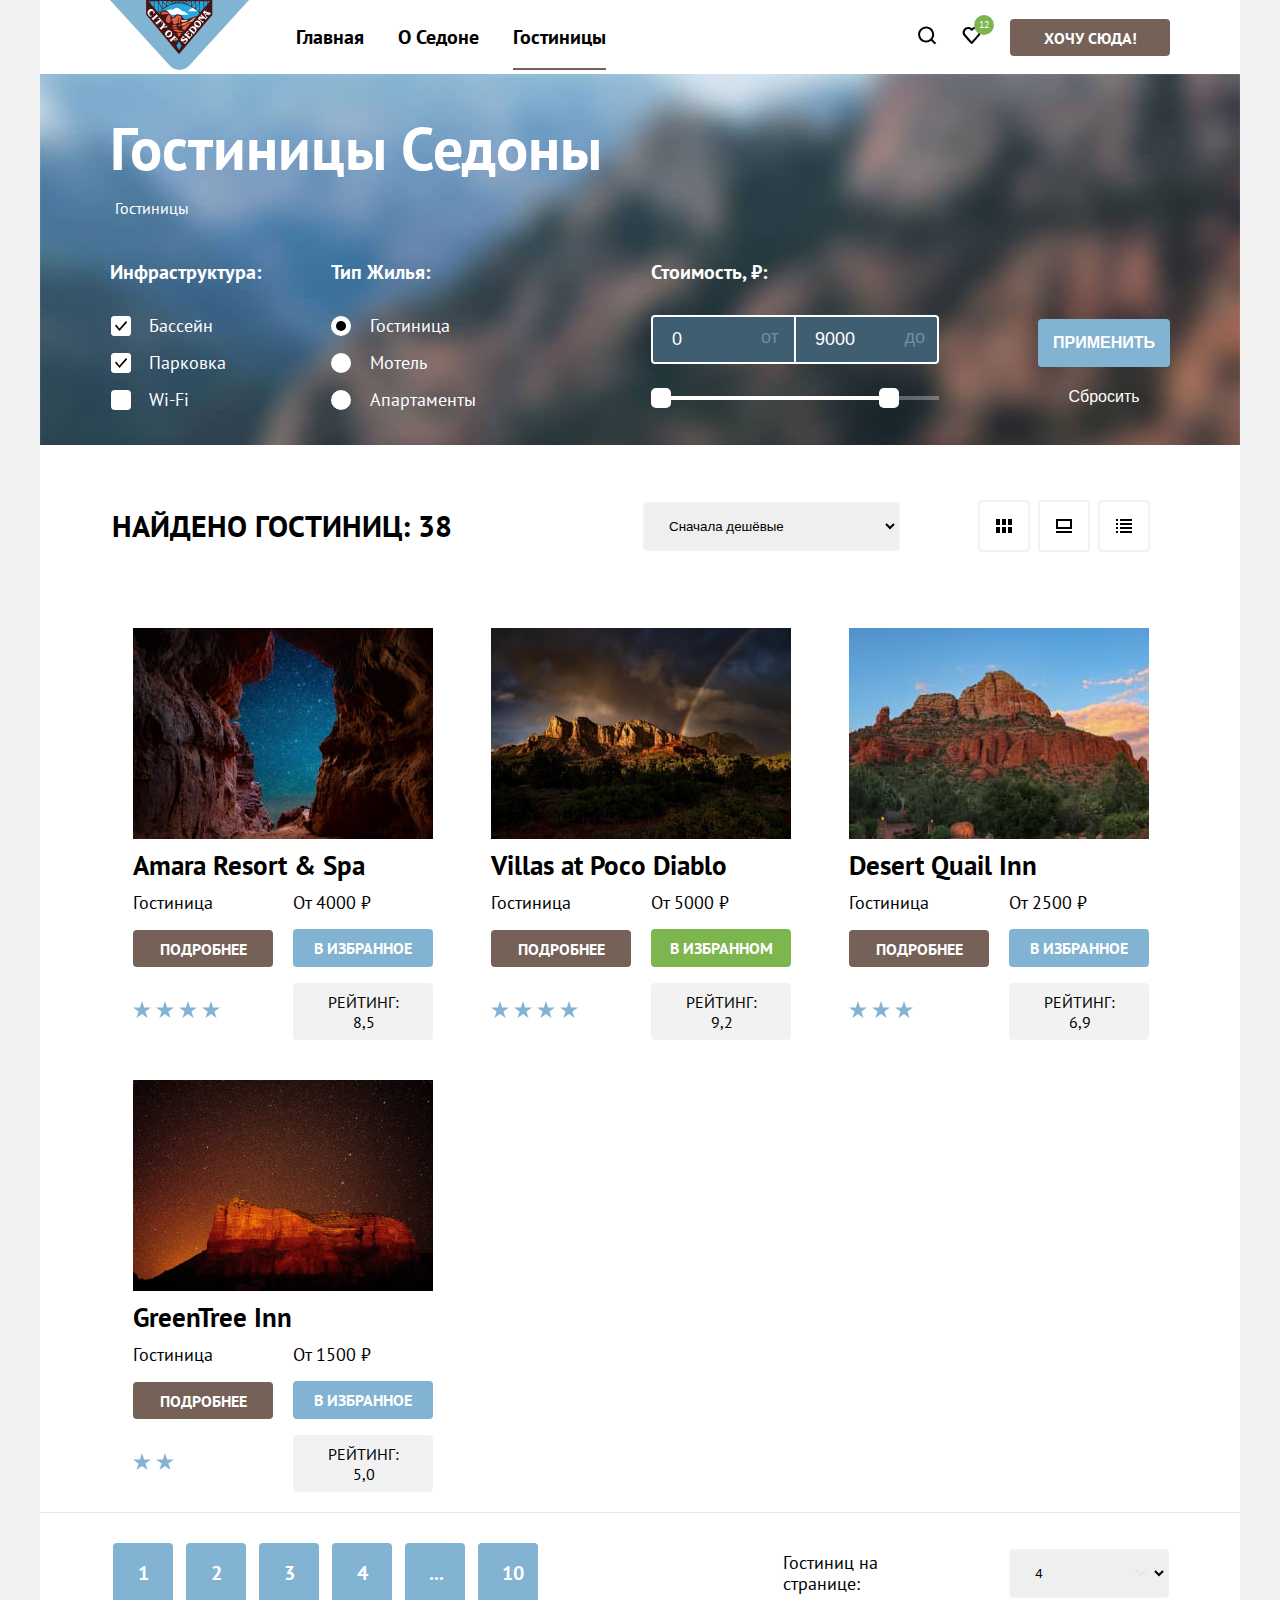
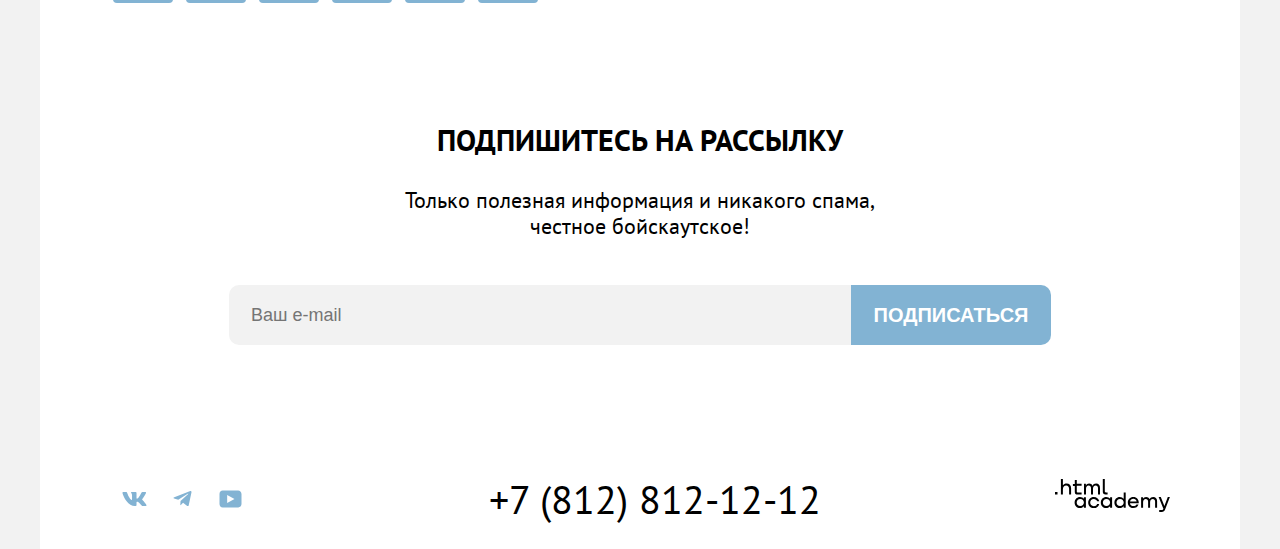
==== catalog.html @ c6d616a8 "добавляет псевдоэлемент" ====
<!DOCTYPE html>
<html lang="ru">

  <head>
    <meta charset="UTF-8">
    <title>Гостиницы</title>
    <link rel="stylesheet" href="styles/style.css">
  </head>

  <body>
    <div class="page-container">
      <header class="main-header">
        <a class="link-logo" href="index.html">
          <img class="logo" src="images/logo.svg" width="139" height="70" alt="Логотип Седоны.">
        </a>
        <nav class="navigation">
          <ul class="navigation-list">
            <li class="navigation-item">
              <a class="navigation-link" href="index.html">Главная</a>
            </li>
            <li class="navigation-item">
              <a class="navigation-link" href="catalog.html">О Седоне</a>
            </li>
            <li class="navigation-item">
              <a class="navigation-link navigation-link-current" href="catalog.html">Гостиницы</a>
            </li>
          </ul>
          <ul class="custom-menu">
            <li class="custom-item">
              <a class="custom-link-search" href="#">
                <span class="visually-hidden">
                  Поиск
                </span>
              </a>
            </li>
            <li class="custom-item">
              <a class="custom-link-favorite" href="#">
                <div class="custom-favorite-count"></div>
                <span class="visually-hidden">
                  Лайк
                </span>
              </a>
            </li>
            <li class="custom-item">
              <a class="custom-link" href="#">Хочу сюда!</a>
            </li>
          </ul>
        </nav>
      </header>
      <main class="main-inner main-container">
        <section class="filter-content">
          <header class="inner-header">
            <h1 class="inner-header-title">Гостиницы Седоны</h1>
            <ul class="breadcrumbs">
              <li class="breadcrumbs-item item-mein">
                <a class="breadcrumbs-link" href="index.html">
                  <span class="visually-hidden">Главная</span>
                </a>
              </li>
              <li class="breadcrumbs-item">
                <a class="breadcrumbs-link" href="#">Гостиницы</a>
              </li>
            </ul>
          </header>
          <section class="filter-info">
            <h2 class="visually-hidden">Выбор инфраструктуры.</h2>
            <form class="infrastructure" action="https://echo.htmlacademy.ru/" method="post">
              <fieldset class="group-infrastructure">
                <legend class="filter-title">Инфраструктура:</legend>
                <ul class="filter-list">
                  <li class="filter-item">
                    <label class="control">
                      <input class="visually-hidden control-input" type="checkbox" name="pool" checked>
                      <span class="control-mark"></span>
                      <span class="control-label">Бассейн</span>
                    </label>
                  </li>
                  <li class="filter-item">
                    <label class="control">
                      <input class="visually-hidden control-input" type="checkbox" name="parking" checked>
                      <span class="control-mark"></span>
                      <span class="control-label">Парковка</span>
                    </label>
                  </li>
                  <li class="filter-item">
                    <label class="control">
                      <input class="visually-hidden control-input" type="checkbox" name="wi-fi">
                      <span class="control-mark"></span>
                      <span class="control-label">Wi-Fi</span>
                    </label>
                  </li>
                </ul>
              </fieldset>
              <fieldset class="group-accommodation">
                <legend class="filter-title">Тип Жилья:</legend>
                <ul class="filter-list">
                  <li class="filter-item">
                    <label class="control">
                      <input class="visually-hidden control-input" type="radio" name="type-housing" value="hotel" checked>
                      <span class="control-mark-type"></span>
                      <span class="control-label">Гостиница</span>
                    </label>
                  </li>
                  <li class="filter-item">
                    <label class="control">
                      <input class="visually-hidden control-input" type="radio" name="type-housing" value="motel">
                      <span class="control-mark-type"></span>
                      <span class="control-label">Мотель</span>
                    </label>
                  </li>
                  <li class="filter-item">
                    <label class="control">
                      <input class="visually-hidden control-input" type="radio" name="type-housing" value="apartments">
                      <span class="control-mark-type"></span>
                      <span class="control-label">Апартаменты</span>
                    </label>
                  </li>
                </ul>
              </fieldset>
              <fieldset class="group-price">
                <legend class="filter-title">Стоимость, ₽:</legend>
                  <div class="range-wrapper-inputs">
                    <input class="input-min-prise" id="min-prise" type="text" placeholder="0" name="min-prise">
                    <label class="catalog-filter-min" for="min-prise"></label>

                    <input class="input-max-prise" id="max-prise" type="text" placeholder="9000" name="max-prise">
                    <label class="catalog-filter-max" for="max-prise"></label>
                  </div>
                  <div class="range-scale">
                    <div class="range-bar">
                      <button type="button" class="range-toggle toggle-min">
                        <span class="visually-hidden">Изменить минимальную цену.</span>
                      </button>
                      <button type="button" class="range-toggle toggle-max">
                        <span class="visually-hidden">Изменить максимальную цену.</span>
                      </button>
                    </div>
                  </div>
              </fieldset>
              <div class="infrastructure-button">
                <button class="button apply-filter" type="submit">Применить</button>
                <button class="button button-reset" type="reset">Сбросить</button>
              </div>
            </form>
          </section>
        </section>
        <section class="catalog">
          <h2 class="visually-hidden">Количество найденных гостиниц.</h2>
          <div class="sort-catalog">
            <p class="search-result">
              Найдено гостиниц: 38
            </p>
            <div class="select-catalog">
              <select class="select-catalog-price" aria-label="Сортировка">
                <option value="cheap">Сначала дешёвые</option>
              </select>
            </div>
            <div class="view">
              <button class="view-icon" type="button">
                <svg width="16" height="14" viewBox="0 0 16 14" fill="none" xmlns="http://www.w3.org/2000/svg">
                  <path d="M4 0H0v6h4V0Zm12 0h-4v6h4V0Zm-6 0H6v6h4V0ZM4 8H0v6h4V8Zm12 0h-4v6h4V8Zm-6 0H6v6h4V8Z"
                    fill="#000" />
                </svg>
                <span class="visually-hidden">Таблица</span>
              </button>
              <button class="view-icon" type="button">
                <svg width="16" height="14" viewBox="0 0 16 14" fill="none" xmlns="http://www.w3.org/2000/svg">
                  <path d="M16 12H0v2h16v-2ZM14 2v6H2V2h12Zm2-2H0v10h16V0Z" fill="#000" />
                </svg>
                <span class="visually-hidden">Слайд-шоу</span>
              </button>
              <button class="view-icon" type="button">
                <svg width="16" height="14" viewBox="0 0 16 14" fill="none" xmlns="http://www.w3.org/2000/svg">
                  <path
                    d="M2 0H0v2h2V0Zm14 0H4v2h12V0ZM2 4H0v2h2V4Zm14 0H4v2h12V4ZM2 8H0v2h2V8Zm14 0H4v2h12V8ZM2 12H0v2h2v-2Zm14 0H4v2h12v-2Z"
                    fill="#000" />
                </svg>
                <span class="visually-hidden">Список</span>
              </button>
            </div>
          </div>
        </section>
        <section class="catalog-hotel">
          <ul class="catalog-list">
            <li class="catalog-item">
              <img class="catalog-hotel" src="images/hotels/amara-resort-&-spa.jpg" width="300" height="211"
                alt="Гостиница Amara Resort & Spa.">
              <h2 class="catalog-title">Amara Resort & Spa</h2>
              <span class="catalog-type">Гостиница</span>
              <span class="catalog-price">От 4000 ₽</span>
              <a class="price-link-info" href="#">Подробнее</a>
              <a class="price-link-favourites" href="#">В избранное</a>
              <div class="number-stars-result">
                <img src="images/star.svg" alt="Четырехзвездочный отель.">
                <img src="images/star.svg" alt="">
                <img src="images/star.svg" alt="">
                <img src="images/star.svg" alt="">
              </div>
              <div class="rating">Рейтинг: 8,5</div>
            </li>
            <li class="catalog-item">
              <img class="catalog-hotel" src="images/hotels/villas-at-poco-diablo.jpg" width="300" height="211"
                alt="Гостиница Villas at Poco Diablo.">
              <h2 class="catalog-title">Villas at Poco Diablo</h2>
              <span class="catalog-type">Гостиница</span>
              <span class="catalog-price">От 5000 ₽</span>
              <a class="price-link-info" href="#">Подробнее</a>
              <a class="added-favorites" href="#">В избранном</a>
              <div class="number-stars-result">
                <img src="images/star.svg" alt="Четырехзвездочный отель.">
                <img src="images/star.svg" alt="">
                <img src="images/star.svg" alt="">
                <img src="images/star.svg" alt="">
              </div>
              <div class="rating">Рейтинг: 9,2</div>
            </li>
            <li class="catalog-item">
              <img class="catalog-hotel" src="images/hotels/desert-quail-inn.jpg" width="300" height="211"
                alt="Гостиница Desert Quail Inn.">
              <h2 class="catalog-title">Desert Quail Inn</h2>
              <span class="catalog-type">Гостиница</span>
              <span class="catalog-price">От 2500 ₽</span>
              <a class="price-link-info" href="#">Подробнее</a>
              <a class="price-link-favourites" href="#">В избранное</a>
              <div class="number-stars-result">
                <img src="images/star.svg" alt="Трехзвездочный отель.">
                <img src="images/star.svg" alt="">
                <img src="images/star.svg" alt="">
              </div>
              <div class="rating">Рейтинг: 6,9</div>
            </li>
            <li class="catalog-item">
              <img class="catalog-hotel" src="images/hotels/greentree-inn.jpg" width="300" height="211"
                alt="Гостиница GreenTree Inn.">
              <h2 class="catalog-title">GreenTree Inn</h2>
              <span class="catalog-type">Гостиница</span>
              <span class="catalog-price">От 1500 ₽</span>
              <a class="price-link-info" href="#">Подробнее</a>
              <a class="price-link-favourites" href="#">В избранное</a>
              <div class="number-stars-result">
                <img src="images/star.svg" alt="Двухзвездочный отель.">
                <img src="images/star.svg" alt="">
              </div>
              <div class="rating">Рейтинг: 5,0</div>
            </li>
          </ul>
        </section>
        <section class="pagination">
          <h2 class="visually-hidden">Страницы с выбором гостиниц.</h2>
          <ul class="pagination-list">
            <li class="pagination-item">
              <a class="pagination-link" href="#">1</a>
            </li>
            <li class="pagination-item">
              <a class="pagination-link" href="#">2</a>
            </li>
            <li class="pagination-item">
              <a class="pagination-link" href="#">3</a>
            </li>
            <li class="pagination-item">
              <a class="pagination-link" href="#">4</a>
            </li>
            <li class="pagination-item">
              <a class="pagination-link" href="#">...</a>
            </li>
            <li class="pagination-item">
              <a class="pagination-link" href="#">10</a>
            </li>
          </ul>
          <div class="sorting-found">
            <span class="hotels-page">Гостиниц на странице:</span>
            <select class="select-control">
              <option class="select-number" value="4">4</option>
            </select>
          </div>
        </section>
        <section class="subscription-catalog">
          <h2 class="visually-hidden">Полезная рассылка.</h2>
          <div>
            <p class="mailing">Подпишитесь на рассылку</p>
            <p class="mailing-description">Только полезная информация и никакого спама,<br> честное бойскаутское!</p>
            <form class="subscription-form" action="https://echo.htmlacademy.ru/" method="post">
              <input class="mailing-email to-sign-catalog" type="email" placeholder="Ваш e-mail"
                name="subscription-email">
              <button class="mailing-button" type="submit">Подписаться</button>
            </form>
          </div>
        </section>
      </main>
      <footer class="main-footer">
        <section class="footer-social">
          <h2 class="visually-hidden">Мы в соцсетях.</h2>
          <ul class="footer-social-list">
            <li>
              <a class="social-footer" href="https://vk.com/htmlacademy">
                <svg width="25" height="14" viewbox="0 0 25 14" xmlns="http://www.w3.org/2000/svg">
                  <path
                    d="M23.9498 0.948C24.1158 0.402 23.9498 0 23.1548 0H20.5298C19.8618 0 19.5538 0.347 19.3868 0.73C19.3868 0.73 18.0518 3.926 16.1608 6.002C15.5488 6.604 15.2708 6.795 14.9368 6.795C14.7698 6.795 14.5188 6.604 14.5188 6.057V0.948C14.5188 0.292 14.3348 0 13.7788 0H9.65076C9.23376 0 8.98276 0.304 8.98276 0.593C8.98276 1.214 9.92876 1.358 10.0258 3.106V6.904C10.0258 7.737 9.87276 7.888 9.53876 7.888C8.64876 7.888 6.48376 4.677 5.19876 1.003C4.94976 0.288 4.69776 0 4.02676 0H1.39976C0.649756 0 0.499756 0.347 0.499756 0.73C0.499756 1.412 1.38976 4.8 4.64476 9.281C6.81476 12.341 9.86976 14 12.6528 14C14.3218 14 14.5278 13.632 14.5278 12.997V10.684C14.5278 9.947 14.6858 9.8 15.2148 9.8C15.6048 9.8 16.2718 9.992 17.8298 11.467C19.6098 13.216 19.9028 14 20.9048 14H23.5298C24.2798 14 24.6558 13.632 24.4398 12.904C24.2018 12.18 23.3518 11.129 22.2248 9.882C21.6128 9.172 20.6948 8.407 20.4158 8.024C20.0268 7.533 20.1378 7.314 20.4158 6.877C20.4158 6.877 23.6158 2.451 23.9488 0.948H23.9498Z" />
                </svg>

                <span class="visually-hidden">ВКонтакте</span>
              </a>
            </li>
            <li>
              <a class="social-footer" href="https://t.me/htmlacademy">
                <svg width="19" height="16" viewBox="0 0 19 16" xmlns="http://www.w3.org/2000/svg">
                  <path
                    d="M17.2853 0.0992597L1.34073 6.24776C0.252584 6.68481 0.258879 7.29184 1.14109 7.56253L5.23469 8.83953L14.7061 2.8637C15.1539 2.59121 15.5631 2.7378 15.2268 3.03636L7.55308 9.96185H7.55128L7.55308 9.96275L7.2707 14.1823C7.68438 14.1823 7.86693 13.9925 8.09895 13.7686L10.0873 11.8351L14.2232 14.89C14.9858 15.31 15.5334 15.0941 15.7232 14.1841L18.4382 1.38885C18.7161 0.274623 18.0128 -0.229883 17.2853 0.0992597Z" />
                </svg>

                <span class="visually-hidden">Телеграм</span>
              </a>
            </li>
            <li>
              <a class="social-footer" href="https://www.youtube.com/user/htmlacademyru">
                <svg width="23" height="18" viewbox="0 0 23 18" xmlns="http://www.w3.org/2000/svg">
                  <path
                    d="M19.1072 0.5H3.67437C1.81368 0.5 0.500244 2.09375 0.500244 3.9V13.9937C0.500244 15.9062 1.81368 17.5 3.67437 17.5H19.3261C20.9679 17.5 22.5002 15.9062 22.5002 14.1V3.9C22.2813 2.09375 20.9679 0.5 19.1072 0.5ZM8.16194 13.0375V4.9625L15.4953 9L8.16194 13.0375Z" />
                </svg>

                <span class="visually-hidden">Ютуб</span>
              </a>
            </li>
          </ul>
          <span class="social-phone">+7 (812) 812-12-12</span>
          <a class="htmlacademy-link" href="https://htmlacademy.ru/">
            <svg width="115" height="33" viewBox="0 0 115 33" xmlns="http://www.w3.org/2000/svg">
              <path
                d="M7.9999 6.2C8.7999 5.2 9.9999 4.5 11.5999 4.5C14.2999 4.5 16.1999 6.4 16.0999 9.4V15.5H14.0999V9.8C14.0999 8 12.9999 6.6 11.1999 6.6C9.1999 6.6 7.8999 8.1 7.8999 10.2V15.5H5.8999V0H7.8999V6.2H7.9999ZM0 15.5V12.9H2.5V15.5H0ZM26.5999 4.79998H21.7999V1.09998H19.7999V4.89998H17.8999V6.89998H19.7999V12.9C19.7999 14.6 20.7999 15.6 22.4999 15.6H26.5999V13.6H22.8999C22.1999 13.6 21.7999 13.2 21.7999 12.5V6.79998H26.5999V4.79998ZM37.6 6.69998C38.2 5.39998 39.5 4.59998 41.1 4.59998C43.6 4.59998 45.1 6.39998 45 8.89997V15.4H43V9.09998C43 7.49998 42.1 6.49998 40.6 6.49998C39.4 6.49998 38 7.39998 38 9.79998V15.4H36V9.09998C36 7.49998 35.1 6.49998 33.6 6.49998C32 6.49998 31 7.99998 31 9.99998V15.4H29V4.79998H30.9V6.39998H31C31.6 5.39998 32.7 4.59998 34.1 4.59998C35.7 4.59998 36.9 5.49998 37.5 6.69998H37.6ZM47.8 12.7C47.8 14.4 48.8 15.4 50.6 15.4H52.6V13.4H50.9001C50.2001 13.4 49.8 13 49.8 12.3V0H47.8V12.7ZM25.0001 17.9C26.7001 17.9 28.0001 18.6 28.9001 19.7V18.2H30.9001V28.8H28.9001V27.2H28.8001C28.0001 28.3 26.8001 29.1 25.0001 29.1C21.9001 29.1 19.6001 26.8 19.6001 23.5C19.6001 20.2 21.9001 17.9 25.0001 17.9ZM21.7001 23.5C21.7001 25.5 23.1001 27.1 25.3001 27.1C27.5001 27.1 28.9001 25.4 28.9001 23.5C28.9001 21.5 27.5001 19.9 25.3001 19.9C23.1001 19.9 21.7001 21.5 21.7001 23.5ZM44.2 22C43.7 19.6 41.5999 17.9 38.7999 17.9C35.3999 17.9 33.2 20.4 33.2 23.5C33.2 26.6 35.3999 29.1 38.7999 29.1C41.5999 29.1 43.7 27.3 44.2 24.9H42.0999C41.7 26.2 40.3999 27.2 38.7999 27.2C36.5999 27.2 35.2 25.6 35.2 23.6C35.2 21.6 36.5999 20 38.7999 20C40.3999 20 41.5999 21 42.0999 22.2H44.2V22ZM51.2001 17.9C52.9001 17.9 54.2001 18.6 55.1 19.7V18.2H57.1V28.8H55.1V27.2H55C54.2001 28.3 53 29.1 51.2001 29.1C48.1001 29.1 45.8 26.8 45.8 23.5C45.8 20.2 48.1001 17.9 51.2001 17.9ZM47.9001 23.5C47.9001 25.5 49.3 27.1 51.5 27.1C53.6 27.1 55.1 25.4 55.1 23.5C55.1 21.5 53.7001 19.9 51.5 19.9C49.3 19.9 47.9001 21.5 47.9001 23.5ZM68.6999 19.8C67.7999 18.7 66.4999 17.9 64.7999 17.9C61.6999 17.9 59.3999 20.2 59.3999 23.5C59.3999 26.8 61.5999 29.1 64.7999 29.1C66.4999 29.1 67.7999 28.3 68.5999 27.3H68.6999V28.8H70.6999V13.4H68.6999V19.8ZM65.0999 27.1C62.8999 27.1 61.4999 25.5 61.4999 23.5C61.4999 21.5 62.8999 19.9 65.0999 19.9C67.2999 19.9 68.6999 21.5 68.6999 23.5C68.5999 25.5 67.1999 27.1 65.0999 27.1ZM72.8 23.5C72.8 20.4 75 17.9 78.3 17.9C81.8 17.9 84 20.6 83.8 24.2H75C75.1 25.8 76.5 27.1 78.4 27.1C79.8 27.1 80.9 26.5 81.4 25.5H83.5C82.8 27.8 80.8 29.1 78.3 29.1C74.9 29.1 72.8 26.5 72.8 23.5ZM81.6 22.4C81.3 20.8 80 19.8 78.3 19.8C76.6001 19.8 75.4 20.9 75.1 22.4H81.6ZM98.2001 17.9C96.6001 17.9 95.3001 18.7 94.6001 19.9H94.5001C93.9001 18.7 92.7001 17.9 91.1001 17.9C89.7001 17.9 88.6001 18.6 88.0001 19.7V18.2H86.1001V28.8H88.1001V23.4C88.1001 21.4 89.1001 20 90.7001 19.9C92.2001 19.9 93.1001 20.9 93.1001 22.5V28.8H95.1001V23.2C95.1001 20.8 96.5001 19.9 97.7001 19.9C99.2001 19.9 100.1 20.9 100.1 22.5V28.8H102.1V22.3C102.2 19.7 100.7 17.9 98.2001 17.9ZM105.8 18.1L109.4 27L112.8 18.1H114.9L110.2 30.3C109.5 32.1 108.5 32.9 106.7 32.9H104.2V30.9H106.7C107.7 30.9 108.1 30.6 108.4 29.7L103.6 18.1H105.8Z" />
            </svg>

          </a>
        </section>
      </footer>
    </div>
  </body>

</html>
---- styles/style.css ----
@font-face {
  font-family: "PT Sans";
  font-style: normal;
  font-weight: 400;
  src: url("../fonts/ptsans-400.woff2") format("woff2");
  font-display: swap;
}

@font-face {
  font-family: "PT Sans";
  font-style: normal;
  font-weight: 700;
  src: url("../fonts/ptsans-700.woff2") format("woff2");
  font-display: swap;
}

html {
  height: 100%;
}

body {
  display: flex;
  flex-direction: column;
  min-height: 100%;
  font-family: "PT Sans", sans-serif;
  font-weight: 400;
  font-size: 18px;
  line-height: 21px;
  font-style: normal;
  min-width: 1200px;
  background: #f2f2f2;
  color: #000000;
  margin: 0;
}

.visually-hidden {
  position: absolute;
  width: 1px;
  height: 1px;
  margin: -1px;
  padding: 0;
  border: 0;
  clip: rect(0 0 0 0);
  overflow: hidden;
}

/* Header */


.main-header {
  display: flex;
  background-color: #ffffff;
  padding: 0 70px;
}

.link-logo {
  margin-right: 30px;
}

.page-container {
  width: 1200px;
  margin: 0 auto;

}

.navigation {
  display: flex;
  align-items: center;
  justify-content: space-between;
  flex-grow: 1;
}

.navigation-list {
  display: flex;
  flex-wrap: wrap;
  max-width: 550px;
  margin: 0;
  padding: 0;
  list-style-type: none;
}

.navigation-item {
  padding: 20px 17px;
}


.navigation-link {
  position: relative;
  font-weight: 700;
  font-size: 20px;
  line-height: 26px;
  text-transform: capitalize;
  text-decoration: none;
  color: #000000;
}

.custom-menu {
  display: flex;
  flex-wrap: wrap;
  align-items: center;
  margin: 0;
  padding: 0;
  list-style-type: none;
  max-width: 264px;
}


.custom-link-search {
  display: inline-block;
  width: 42px;
  height: 66px;
  background-position: center;
  background-image: url("../images/search-by-site.svg");
  background-repeat: no-repeat;
  margin-right: 2px;
}


.custom-link-favorite {
  position: relative;
  display: inline-block;
  width: 42px;
  height: 66px;
  background-position: center;
  background-image: url("../images/favorite.svg");
  background-repeat: no-repeat;
  margin-right: 18px;
}

.custom-favorite-count {
  position: absolute;
  width: 20px;
  height: 20px;
  background-color: rgba(125, 181, 79, 1);
  top: 13px;
  right: -2px;
  border-radius: 50%;
}

.custom-favorite-count::after {
  position: absolute;
  content: "12";
  color: #ffffff;
  font-family: "PT Sans", sans-serif;
  font-style: normal;
  font-size: 10px;
  font-weight: 400;
  line-height: 13px;
  top: 3px;
  left: 5px;
}

.custom-link {
  display: inline-block;
  width: 130px;
  font-weight: 700;
  font-size: 16px;
  line-height: 20px;
  text-transform: uppercase;
  text-decoration: none;
  text-align: center;
  padding: 9px 15px 8px;
  border-radius: 4px;
  color: #ffffff;
}

.custom-link:link {
  background-color: #756157;
}

.custom-link:focus {
  background-color: #615048;
  outline: none;
}

.custom-link:hover {
  background-color: #615048;
}

.custom-link:active {
  background-color: #756157;
  color: rgba(255, 255, 255, 0.3);
}

/* Main */


.presentation-picture {
  background-image: url("../images/background/index-background.jpg");
  background-repeat: no-repeat;
  background-color: #ffffff;
  background-size: cover;
  color: #000000;
}

.presentation-picture-welcome {
  margin: 51px 371px 87px 371px;
}

.divider-image {
  margin-bottom: 61px;
}

.presentation-text {
  background-color: #ffffff;
}

.presentation-text-sedona {
  font-weight: 700;
  font-size: 30px;
  line-height: 36px;

  text-align: center;
  text-transform: uppercase;
  margin: 0;
  margin-bottom: 31px;
  padding-top: 63px;
}

.presentation-text-reason {
  font-size: 22px;
  line-height: 26px;
  text-align: center;
  margin: 0;
  padding-bottom: 90px;
}

/* Main advantages */

.advantages-list {
  margin: 0;
  padding: 0;
  list-style-type: none;
}

.advantages-nested-list {
  display: flex;
  padding: 0;
}

.advantages-item {
  display: flex;
  flex-wrap: wrap;
}

.real-town {
  width: 400px;
  height: 384px;
  font-size: 18px;
  line-height: 21px;
  text-align: center;
  color: #ffffff;
  background: #82b3d3;
}


.wrapper-real-town {
  margin: 92px 85px;
}

.real-town-title {
  font-weight: 700;
  font-size: 24px;
  line-height: 28px;
  text-transform: uppercase;
  margin: 0;
  margin-bottom: 30px;
}

.real-town-humber {
  margin: 0;
  margin-bottom: 30px;
  color: #ffffff;
}

.real-town-description {
  margin: 0;
}

.advantages-inner-item {
  display: flex;
  flex-direction: column;
  width: 230px;
  height: 223px;
  background: rgba(131, 179, 211, 0.12);
  color: #000000;
  text-align: center;
  align-items: center;
  list-style-type: none;
  padding: 80px 85px 81px 85px;
}

.food-background {
  background-color: #ffffff;
}


.advantages-housing {
  background-repeat: no-repeat;
  order: -1;
  margin-bottom: 30px;
}

.advantages-food {
  background-repeat: no-repeat;
  order: -1;
  margin-bottom: 31px;
}

.advantages-souvenirs {
  background-repeat: no-repeat;
  order: -1;
  margin-bottom: 28px;
}

.inner-title {
  font-size: 24px;
  line-height: 28px;
  font-weight: 700;
  text-transform: uppercase;
  margin: 0;
  margin-bottom: 30px;
}

.inner-description {
  margin: 0;
  font-size: 18px;
  line-height: 21px;
}

.devil-bridge {
  width: 400px;
  height: 384px;
  font-size: 18px;
  line-height: 21px;
  text-align: center;
  color: #ffffff;
  background: #82b3d3;
}

.wrapper-devil-bridge {
  margin: 92px 85px;
}


.devil-bridge-title {
  font-weight: 700;
  font-size: 24px;
  line-height: 28px;
  text-transform: uppercase;
  margin: 0;
  margin-bottom: 30px;
}


.devil-bridge-humber {
  margin: 0;
  margin-bottom: 30px;
  color: #ffffff;
}

.devil-bridge-description {
  margin: 0;
}

.advantages-nested-item {
  display: flex;
  flex-direction: column;
  width: 230px;
  height: 179px;
  background: rgba(131, 179, 211, 0.12);
  color: #000000;
  text-align: center;
  align-items: center;
  list-style-type: none;
  padding: 103px 85px 102px 85px;
}

.advantages-road {
  background: rgba(131, 179, 211, 0.2);
  color: #000000;
}

.inner-devil-title {
  font-size: 24px;
  line-height: 28px;
  font-weight: 700;
  text-transform: uppercase;
  margin: 0;
  margin-bottom: 30px;
}

.advantages-humber {
  margin: 0;
  margin-bottom: 30px;
}

.small-area-description {
  margin: 0;
}

.beautiful-road-description {
  margin: 0;
}

.few-tourists-description {
  margin: 0;
}


/* Main hotel search */

.hotel-search {
  background: #ffffff;
  color: #000000;
  text-align: center;
  padding-bottom: 105px;
}

.hotel-search-question {
  font-weight: 700;
  font-size: 30px;
  line-height: 36px;
  text-transform: uppercase;

  padding-top: 91px;
  margin: 0;
  margin-bottom: 29px;
}

.hotel-search-info {
  font-size: 22px;
  line-height: 26px;
  color: #000000;

  margin: 0;
  margin-bottom: 56px;
}

.hotel-search-link {
  display: inline-block;
  width: 544px;
  height: 36px;
  font-weight: 700;
  font-size: 20px;
  line-height: 36px;
  text-decoration: none;
  text-transform: uppercase;
  color: #ffffff;
  border-radius: 4px;
  padding: 12px 15px;
}


.hotel-search-link:link {
  background: #756157;
}

.hotel-search-link:visited {
  background: #756157;
}

.hotel-search-link:focus {
  background: #615048;
}

.hotel-search-link:hover {
  background: #615048;
}

.hotel-search-link:active {
  background: #756157;
  color: rgba(255, 255, 255, 0.3);
}


/* Main subscription */

.subscription {
  background-image: url("../images/background/mailing-background.jpg");
  background-repeat: no-repeat;
  background-color: #ffffff;
  padding-top: 94px;
  text-align: center;
  color: #ffffff;
}

.mailing {
  font-weight: 700;
  font-size: 30px;
  line-height: 36px;
  text-transform: uppercase;
  margin: 0;
  margin-bottom: 29px;
}

.mailing-description {
  font-size: 22px;
  line-height: 26px;
  margin: 0;
  margin-bottom: 46px;
}

.subscription-form {
  display: flex;
  justify-content: center;
}

.mailing-email {
  width: 600px;
  height: 20px;
  border-radius: 10px 0 0 10px;
  border: none;
  margin-bottom: 94px;
  font-size: 18px;
  line-height: 21px;
  color: #000000;
  background-color: #ffffff;
  padding: 20px 0 20px 22px;
}

.mailing-button {
  width: 200px;
  height: 60px;
  padding: 12px 15px;
  border-radius: 0 10px 10px 0;
  font-weight: 700;
  font-size: 20px;
  line-height: 36px;
  text-align: center;
  text-transform: uppercase;
  background: #82b3d3;
  color: #ffffff;
  cursor: pointer;
  border: none;
}

.mailing-button:focus {
  background: #68a2c2;
  outline: none;
}

.mailing-button:hover {
  background: #68a2c2;
}

.mailing-button:active {
  background: #82b3d3;
  color: rgba(255, 255, 255, 0.3);
}


/* Main footer */

.main-footer {
  padding: 40px 70px 30px;
  background-color: #ffffff;
}

.footer-social {
  display: flex;
  justify-content: space-between;
  background-color: #ffffff;
  color: #000000;
}

.footer-social-list {
  display: flex;
  flex-wrap: wrap;
  list-style-type: none;
  margin: 0;
  padding: 0;
}

.social-footer {
  display: flex;
  align-items: center;
  justify-content: center;
  width: 48px;
  height: 40px;
  fill: #83b3d3;
}

.social-footer:focus {
  fill: #68a2c2;
  outline: none;
}

.social-footer:hover {
  fill: #68a2c2;
}

.social-footer:active {
  fill: rgba(104, 162, 202, 0.3);
}

.social-phone {
  font-size: 40px;
  line-height: 40px;
  text-transform: uppercase;
  text-align: center;
}

.social-phone:hover {
  color: #756157;
}

.social-phone:focus {
  color: #756157;
}

.social-phone:active {
  color: rgba(117, 97, 87, 0.3);
}

.htmlacademy-link {
  display: inline-block;
  width: 115px;
  height: 33px;
}

.htmlacademy-link:focus {
  fill: #756157;
}

.htmlacademy-link:hover {
  fill: #756157;
}

.htmlacademy-link:active {
  fill: rgba(117, 97, 87, 0.3);
}

/* Catalog filter-content */

.filter-content {
  padding: 35px 70px;
}

.main-inner {
  background-color: #ffffff;
  color: #000000;
}


.filter-content {
  background: url("../images/background/catalog-background.jpg");
  background-repeat: no-repeat;
  background-color: #000000;
  color: #ffffff;
}

.inner-header-title {
  font-weight: 700;
  font-size: 60px;
  line-height: 78px;
  color: #ffffff;
  margin: 0;
  margin-bottom: 10px;
}

.inner-header {
  margin-bottom: 40px;
}

.breadcrumbs {
  margin: 0;
  padding: 0;
}


.breadcrumbs-item {
  display: inline-block;
}

.breadcrumbs-link {
  color: #ffffff;
  font-size: 16px;
  line-height: 21px;
  text-decoration: none;
}

.item-mein {
  background-image: url("../images/breadcrumbs-icon-house.svg");
  background-repeat: no-repeat;
}

.infrastructure {
  display: flex;
}

.group-infrastructure {
  padding: 0;
  margin: 0;
  margin-right: 70px;
  border: none;
}

.group-accommodation {
  padding: 0;
  margin: 0;
  margin-right: 175px;
  border: none;
}

.group-price {
  padding: 0;
  border: none;
  margin: 0;
}

.catalog-filter-min::after {
  position: absolute;
  content: "от";
  top: 12px;
  left: 110px;
  font-family: "PT-Sans", sans-serif;
  font-style: normal;
  font-weight: 400;
  font-size: 18px;
  line-height: 21px;
  color: rgba(255, 255, 255, 0.3);
}

.catalog-filter-max::after {
  position: absolute;
  content: "до";
  top: 12px;
  right: 14px;
  font-family: "PT-Sans", sans-serif;
  font-style: normal;
  font-weight: 400;
  font-size: 18px;
  line-height: 21px;
  color: rgba(255, 255, 255, 0.3);
}

.input-min-prise {
  font-family: "PT-Sans", sans-serif;
  font-style: normal;
  font-weight: 400;
  font-size: 18px;
  line-height: 21px;
  padding: 12px 19px;
  width: 50%;
  background-color: #3f5e72;
  border: 2px solid #ffffff;
  border-radius: 4px 0 0 4px;
  margin-right: -1px;
}

.input-min-prise::-webkit-input-placeholder {
  color: #ffffff;
}

.input-min-prise:focus {
  outline: 3px solid rgba(129, 179, 210, 1);
  border-radius: 4px 0 0 4px;
  box-shadow: inset 0 0 0 3px rgba(129, 179, 210, 1);
  z-index: 2;
}

.input-min-prise:hover {
  border: 2px solid rgba(255, 255, 255, 0.6);
  border-radius: 4px 0 0 4px;
  z-index: 2;
}

.input-min-prise:active {
  border-radius: 4px 0 0 4px;
  background-color: rgba(117, 97, 87, 1);
  border: 2px solid #ffffff;
  outline: none;
  box-shadow: none;
}

.input-max-prise {
  font-family: "PT-Sans", sans-serif;
  font-style: normal;
  font-weight: 400;
  font-size: 18px;
  line-height: 21px;
  width: 50%;
  padding: 12px 19px;
  background-color: #3f5e72;
  border: 2px solid #ffffff;
  border-radius: 0 4px 4px 0;
  margin-left: -1px;
}

.input-max-prise::-webkit-input-placeholder {
  color: #ffffff;
}

.input-max-prise:focus {
  outline: 3px solid rgba(129, 179, 210, 1);
  border-radius: 0 4px 4px 0;
  box-shadow: inset 0 0 0 3px rgba(129, 179, 210, 1);
}

.input-max-prise:hover {
  border: 2px solid rgba(255, 255, 255, 0.6);
  border-radius: 0 4px 4px 0;
}

.input-max-prise:active {
  border-radius: 0 4px 4px 0;
  background-color: rgba(117, 97, 87, 1);
  border: 2px solid #ffffff;
  outline: none;
  box-shadow: none;
}

.filter-title {
  font-weight: 700;
  font-size: 20px;
  line-height: 26px;
  text-transform: capitalize;
  margin: 0;
  padding: 0;
  margin-bottom: 30px;
}

.control {
  position: relative;
  display: block;
}


.control-mark {
  position: absolute;
  width: 20px;
  height: 20px;
  top: 1px;
  left: 1px;
  border-radius: 4px;
  background-color: #ffffff;
}

.control:focus .control-mark {
  background-color: rgba(255, 255, 255, 0.6);
  border: 3px solid #83b3d3;
}

.control:hover .control-mark {
  background: rgba(255, 255, 255, 0.6);
  cursor: pointer;
}

.control:active .control-mark {
  background-color: rgba(255, 255, 255, 0.3);
}

.control-input[type="checkbox"]:checked + .control-mark::after {
  position: absolute;
  top: 0;
  left: 0;
  width: 20px;
  height: 20px;
  background-color: #ffffff;
  content: "";
  background-image: url("../images/infrastructure-select-check-mark.svg");
  background-repeat: no-repeat;
  background-position: center;
  border-radius: 4px;
}


.control-mark-type {
  position: absolute;
  width: 20px;
  height: 20px;
  top: 1px;
  left: 0;
  border-radius: 50%;
  background-color: #ffffff;
}

.control:focus .control-mark-type {
  border: 3px solid #83b3d3;
}

.control:hover .control-mark-type {
  cursor: pointer;
}

.control-input[type="radio"]:checked + .control-mark-type::after {
  position: absolute;
  top: 5px;
  right: 5px;
  width: 10px;
  height: 10px;
  background-color: #ffffff;
  content: "";
  background-image: url("../images/infrastructure-select-circle-mark.svg");
  background-repeat: no-repeat;
  background-position: center;

}


.filter-item {
  margin-bottom: 16px;
}

.filter-item:last-child {
  margin: 0;
}

.control-label {
  margin-left: 39px;
}

.filter-list {
  list-style-type: none;
  margin: 0;
  padding: 0;
}

.control-input {
  font-family: 'PT Sans', sans-serif;
  font-style: normal;
  font-weight: 400;
  font-size: 18px;
  line-height: 21px;
}

.price-selection-title {
  padding: 0;
  margin-bottom: 34px;
}

.range-wrapper-inputs {
  position: relative;
  display: flex;
  align-items: center;
  width: 288px;
  margin-bottom: 32px;
}

.range-input {
  padding: 0;
  border: none;
  background-color: inherit;
  color: #ffffff;
  width: 84px;
  outline: none;
  font-family: "PT Sans", sans-serif;
  font-size: 18px;
  line-height: 21px;
  font-weight: 400;
  font-style: normal;
}

.range-scale {
  position: relative;
  height: 4px;
  background-color: rgba(255, 255, 255, 0.3);
}

.range-bar {
  position: absolute;
  left: 10px;
  width: 228px;
  height: 4px;
  background-color: #ffffff;
}

.range-toggle {
  position: absolute;
  width: 20px;
  height: 20px;
  background-color: #ffffff;
  border-radius: 5px;
  padding: 0;
  border: none;
  cursor: pointer;
}

.range-toggle:focus {
  background-color: #ffffff;
  outline: 3px solid #83b3d3;
  box-shadow: 0 4px 10px rgba(0, 0, 0, 0.25);
  border-radius: 5px;
}

.range-toggle:active {
  background-color: #ffffff;
  outline: 2px solid #83b3d3;
  box-shadow: 0 7px 15px rgba(0, 0, 0, 0.4);
  border-radius: 5px;
}

.toggle-min {
  top: -8px;
  left: -10px;
}

.toggle-max {
  top: -8px;
  right: -10px;
}

.input-min-prise::-webkit-outer-spin-button,
.input-max-prise::-webkit-inner-spin-button {
  appearance: none;
  margin: 0;
}

.infrastructure-button {
  display: flex;
  flex-direction: column;
  margin-left: auto;
}

.apply-filter {
  font-weight: 700;
  font-size: 16px;
  line-height: 20px;
  text-align: center;
  text-transform: uppercase;
  color: #ffffff;
  background: #82b3d3;
  border-radius: 4px;
  padding: 14px 15px;
  border: none;
  margin-bottom: 20px;
  margin-top: 60px;
}

.apply-filter:visited {
  background: #82b3d3;
}

.apply-filter:focus {
  background: #68a2c2;
  cursor: pointer;
}

.apply-filter:hover {
  background: #68a2ca;
  cursor: pointer;
}

.apply-filter:active {
  background: #82b3d3;
  color: rgba(255, 255, 255, 0.3);
  cursor: pointer;
}

.button-reset {
  margin: 0;
  padding: 0;
  font-size: 16px;
  line-height: 20px;
  text-align: center;
  color: #ffffff;
  background-color: inherit;
  border: none;
}

.button-reset:focus {
  outline: 3px solid #82b3d3;
  border-radius: 4px;
  cursor: pointer;
}

.button-reset:hover {
  color: rgba(255, 255, 255, 0.6);
  cursor: pointer;
}

.button-reset:active {
  color: rgba(255, 255, 255, 0.3);
  outline: none;
  cursor: pointer;
}


/* section catalog */

.sort-catalog {
  display: flex;
  align-items: center;
}

.search-result {
  margin: 0 191px 0 0;
  padding: 0;
  font-weight: 700;
  font-size: 30px;
  line-height: 36px;
  text-transform: uppercase;
}

.select-catalog {
  margin-right: 78px;
}

.select-catalog-price {
  padding: 14px 98px 14px 20px;
  border: 2px solid #f2f2f2;
  border-radius: 4px;
}

.view {
  display: flex;
}

.view-icon {
  display: flex;
  flex-wrap: wrap;
  padding: 17px 16px;
  border-radius: 4px;
  background-color: #ffffff;
  margin-right: 8px;
  border: 2px solid #f2f2f2;
}

.view-icon:last-child {
  margin-right: 0;
}

.view-icon:hover {
  border: 2px solid #000000;
  outline: none;
  cursor: pointer;
}

.view-icon:focus {
  border: 2px solid #68a2c2;
  outline: none;
  cursor: pointer;
}

.view-icon:active {
  border: 2px solid #000000;
  outline: none;
  cursor: pointer;
}

/* section catalog-hotel */

.catalog-list {
  display: grid;
  grid-template-columns: repeat(3, 340px);
  list-style-type: none;
  margin: 0 auto;
  padding: 0 71px 0 73px;
  gap: 0 18px;
}

.catalog-item {
  display: grid;
  grid-template-columns: 140px 140px;
  gap: 16px 20px;
  grid-auto-flow: row;
  grid-template-areas:
    "image image"
    "title title"
    "type price"
    "link-info link-favourites"
    "stars rating";
  padding: 20px;
}

.catalog-hotel {
  grid-area: image;
}

.catalog-title {
  grid-area: title;
  margin: 0;
}

.catalog-type {
  grid-area: type;
  align-self: center;
}

.catalog-price {
  grid-area: price;
  align-self: center;
}

.price-link-info {
  grid-area: link-info;
}

.price-link-favourites {
  grid-area: link-favourites;
}

.number-stars-result {
  grid-area: stars;
}

.rating {
  grid-area: rating;
}

.price-link-info {
  font-weight: 700;
  text-decoration: none;
  text-transform: uppercase;
  font-size: 16px;
  line-height: 20px;
  padding: 9px 15px 8px;
  background-color: #756157;
  color: #ffffff;
  border-radius: 4px;
  text-align: center;
  align-self: center;
}

.price-link-info:focus {
  background: #615048;
}

.price-link-info:hover {
  background: #615048;
}

.price-link-info:active {
  background: #756157;
  color: rgba(255, 255, 255, 0.3);
}

.price-link-favourites {
  font-weight: 700;
  text-decoration: none;
  text-transform: uppercase;
  text-align: center;
  color: #ffffff;
  background-color: #82b3d3;
  padding: 9px 15px 8px;
  border-radius: 4px;
  align-self: center;
  font-size: 16px;
}

.price-link-favourites:focus {
  background: #68a2c2;
}

.price-link-favourites:hover {
  background: #68a2c2;
}

.price-link-favourites:active {
  background: #82b3d3;
  color: rgba(255, 255, 255, 0.3);
}

.added-favorites {
  font-weight: 700;
  font-size: 16px;
  text-decoration: none;
  text-transform: uppercase;
  color: #ffffff;
  border-radius: 4px;
  padding: 9px 15px 8px;
  background-color: #7db54f;
  text-align: center;
  align-self: center;
}

.added-favorites:focus {
  background: #6c9e42;
}

.added-favorites:hover {
  background: #6c9e42;
}

.added-favorites:active {
  background: #7db54f;
  color: rgba(255, 255, 255, 0.3);
}

.rating {
  font-size: 16px;
  line-height: 20px;
  text-transform: uppercase;
  background-color: #f2f2f2;
  padding: 9px 22px 8px 23px;
  border-radius: 4px;
  text-align: center;
}

.number-stars-result {
  align-self: center;
}

/* Catalog pagination */

.catalog {
  padding: 55px 71px 56px 72px;
}

.pagination {
  display: flex;
  align-items: center;
  justify-content: space-between;
  border-top: 1px solid #e6e6e6;
  padding: 30px 71px 25px 73px;
}

.pagination-list {
  padding-left: 0;
  margin: 0;
}

.pagination-item {
  display: inline-block;
  margin-right: 8px;
  background: #82b3d3;
  border-radius: 4px;
  text-align: center;
  width: 12px;
  height: 36px;
  padding: 12px 24px;
}

.pagination-item:last-child {
  margin-right: 0;
}

.sorting-found {
  position: relative;
  display: flex;
  align-items: center;
  width: 386px;
  margin-left: auto;
}

.select-control {
  width: 160px;
  padding: 14px 98px 14px 20px;
  border: 2px solid #f2f2f2;
  border-radius: 4px;
  background-image: url("../images/down-arrow-breadcrumbs.svg");
  background-repeat: no-repeat;
  background-position: right 20px center;
}

.select-number {
  padding: 21px;
}

.pagination-link {
  font-weight: 700;
  font-size: 20px;
  line-height: 36px;
  text-decoration: none;
  color: #ffffff;
}

.pagination-link:focus {
  background: #68a2c2;
}

.pagination-link:hover {
  background: #68a2c2;
}

.pagination-link:active {
  background: #82b3d3;
  color: rgba(255, 255, 255, 0.3);
}

.hotels-page {
  margin-right: 51px;
}

.subscription-catalog {
  color: #000000;
  padding-top: 94px;
  text-align: center;
}

.to-sign-catalog {
  background-color: #f2f2f2;
}

/*Modal contaiher */

.modal-container {
  position: fixed;
  top: 0;
  left: 0;
  display: flex;
  width: 100%;
  height: 100%;
  background-color: rgba(242, 242, 242, 0.8);
  display: none;
}

.modal {
  position: relative;
  margin: auto;
  padding: 70px;
  background-color: #ffffff;
  border-radius: 30px;
  box-shadow: 0 25px 50px rgba(0, 0, 0, 0.15);
}

.modal-reservation {
  width: 575px;
  height: 421px;
}


.vacationers label {
  font-family: "PT Sans", sans-serif;
  font-weight: 700;
  font-style: normal;
  font-size: 20px;
  line-height: 26px;
}

.close-icon {
  position: absolute;
  top: 20px;
  right: 18px;
}

.modal-close-button {
  position: absolute;
  top: 54px;
  right: 70px;
  padding: 0;
  width: 53px;
  height: 53px;
  background-color: #f2f2f2;
  border: none;
  border-radius: 50%;
  cursor: pointer;
}

.modal-close-button:focus {
  background-color: #e6e6e6;
  outline: 3px solid #83b3d3;
}

.modal-close-button:hover {
  background-color: #e6e6e6;
  cursor: pointer;
}

.modal-close-button:active {
  background-color: #e6e6e6;
  outline: none;
  fill: rgba(0, 0, 0, 0.3);
}

.modal-title {
  font-family: "PT Sans", sans-serif;
  font-style: normal;
  font-weight: 700;
  font-size: 30px;
  line-height: 36px;
  text-transform: uppercase;
  color: #000000;
  margin: 0;
  margin-bottom: 63px;
}

.modal-search {
  width: 575px;
  font-family: "PT Sans", sans-serif;
  font-style: normal;
  font-weight: 700;
  font-size: 20px;
  line-height: 36px;
  text-transform: uppercase;
  text-align: center;
  color: #ffffff;
  border-radius: 10px;
  border: 0;
  padding: 12px 26px;
  background-color: #83b3d3;
  cursor: pointer;
}

.modal-search:focus {
  background-color: #68a2ca;
  outline: 3px solid #756257;
}

.modal-search:hover {
  background-color: #68a2ca;
  cursor: pointer;
}

.modal-search:active {
  background-color: #68a2ca;
  color: rgba(255, 255, 255, 0.3);
  outline: none;
}


.group-input:focus {
  background-color: #e6e6e6;
  outline: 3px solid #83b3d3;
  color: rgba(0, 0, 0, 0.6);
}

.group-input:hover {
  background-color: #e6e6e6;
  color: rgba(0, 0, 0, 0.6);
  cursor: pointer;
}

.group-input:active {
  font-family: "PT Sans", sans-serif;
  outline: 2px solid #000000;
  font-style: normal;
  font-weight: 700;
  font-size: 18px;
  line-height: 40px;
  color: #000000;
}

.field-group {
  display: flex;
  position: relative;
  justify-content: space-between;
  align-items: center;
  margin: 0;
  margin-bottom: 40px;
}

.style-lebel {
  font-family: "PT Sans", sans-serif;
  font-style: normal;
  font-weight: 700;
  font-size: 20px;
  line-height: 26px;
}

.group-input {
  border: none;
  background-color: #f2f2f2;
  width: 382px;
  padding: 15px 19px 14px 19px;
  border-radius: 4px;
  font-family: "PT Sans", sans-serif;
  font-style: normal;
  font-weight: 400;
  font-size: 18px;
  line-height: 21px;
  color: rgba(0, 0, 0, 0.6);
}

.calendar-arrival {
  position: absolute;
  top: 18px;
  right: 19px;
  fill: rgba(0, 0, 0, 0.3);
}

.text-arrival {
  position: absolute;
  right: 211px;
  top: 219px;
  font-family: "PT Sans", sans-serif;
  font-style: normal;
  font-weight: 400;
  font-size: 16px;
  line-height: 21px;
  color: #ff5757;
  margin: 0;
}

.text-departure {
  position: absolute;
  right: 161px;
  bottom: 231px;
  font-family: "Pt Sans", sans-serif;
  font-style: normal;
  font-weight: 400;
  font-size: 16px;
  line-height: 21px;
  color: #000000;
  margin: 0;
}

.vacationers {
  display: flex;
  margin-bottom: 52px;
  justify-content: space-between;
}

.field-adults {
  display: flex;
  align-items: center;
  position: relative;
  margin: 0;
}

.field-children {
  display: flex;
  align-items: center;
  margin: 0;
  position: relative;
}

.small-children {
  position: relative;
}

.tooltip {
  position: absolute;
  top: 0;
  right: 46px;
}

.tooltip-toggle {
  position: absolute;
  top: 2px;
  left: 50px;
  display: block;
  margin: 0;
  padding: 0;
  border: none;
  outline: none;
  background-color: #83b3d3;
  width: 25px;
  height: 25px;
  border-radius: 50%;
}

.tooltip-toggle:hover {
  background-color: #68a2c2;
}

.tooltip-icon {
  fill: #ffffff;
}

.tooltip-text {
  position: absolute;
  top: 37px;
  left: -65px;
  background-color: #000000;
  box-shadow: 0 15px 30px rgba(0, 0, 0, 0.3);
  border-radius: 10px;
  width: 216px;
  color: #ffffff;
  display: block;
  padding: 15px 18px 18px 22px;
  font-family: "PT-Sans", sans-serif;
  font-style: normal;
  font-weight: 400;
  font-size: 16px;
  line-height: 20px;
  z-index: 1;
  display: none;
}

.tooltip-toggle:focus + .tooltip-text {
  display: block;
}

.tooltip-toggle:hover + .tooltip-text {
  display: block;
}

.tooltip-text::after {
  content: "";
  background-image: url("../images/tooltip-arrow.svg");
  width: 19px;
  height: 9px;
  position: absolute;
  bottom: 100%;
  right: 0;
  left: 0;
  margin-left: auto;
  margin-right: auto;
}

.adults {
  display: inline-block;
  width: 95px;
  font-family: "PT Sans", sans-serif;
  font-style: normal;
  font-size: 18px;
  line-height: 21px;
  font-weight: 400;
  border: none;
  padding: 15px 19px;
  text-align: center;
  background-color: #f2f2f2;
  border-radius: 4px;
}

.adults:focus {
  outline: none;
}

.adults-plus {
  position: absolute;
  width: 25px;
  height: 25px;
  top: 14px;
  right: 15px;
  fill: rgba(0, 0, 0, 0.1);
  background-color: #f2f2f2;
  padding: 0;
  border: none;
  outline: none;
}

.adults-plus:focus {
  border: 3px solid #83b3d3;
  border-radius: 4px;
  fill: #000000;
}

.adults-plus:hover {
  fill: #000000;
  cursor: pointer;
}

.adults-plus:active {
  border: none;
  fill: rgba(0, 0, 0, 0.2);
}

.adults-minus {
  position: absolute;
  width: 25px;
  height: 25px;
  top: 14px;
  right: 93px;
  fill: rgba(0, 0, 0, 0.1);
  background-color: #f2f2f2;
  padding: 0;
  border: none;
  outline: none;
}

.adults-minus:focus {
  border: 3px solid #83b3d3;
  border-radius: 4px;
  fill: #000000;
}

.adults-minus:hover {
  fill: #000000;
  cursor: pointer;
}

.adults-minus:active {
  fill: rgba(0, 0, 0, 0.2);
  border: none;
}

.children {
  display: inline-block;
  width: 95px;
  font-family: "PT Sans", sans-serif;
  font-size: 18px;
  line-height: 21px;
  font-weight: 400;
  font-style: normal;
  margin-left: 43px;
  border: none;
  outline: none;
  padding: 15px 19px;
  text-align: center;
  background-color: #f2f2f2;
  border-radius: 4px;
}

.children-plus {
  width: 25px;
  height: 25px;
  background-color: #f2f2f2;
  padding: 0;
  position: absolute;
  top: 14px;
  right: 16px;
  fill: rgba(0, 0, 0, 0.1);
  border: none;
  outline: none;
}

.children-plus:focus {
  border: 3px solid #83b3d3;
  fill: #000000;
  border-radius: 4px;

}

.piple {
  display: flex;
  justify-content: center;
  align-items: center;
}

.children-plus:hover {
  fill: #000000;
  cursor: pointer;
}

.children-plus:active {
  fill: rgba(0, 0, 0, 0.2);
  border: none;
}

.children-minus {
  width: 25px;
  height: 25px;
  background-color: #f2f2f2;
  padding: 0;
  border: none;
  outline: none;
  position: absolute;
  top: 14px;
  right: 96px;
  fill: rgba(0, 0, 0, 0.1);
}

.children-minus:focus {
  border: 3px solid #83b3d3;
  fill: #000000;
  border-radius: 4px;

}

.children-minus:hover {
  fill: #000000;
  cursor: pointer;
}

.children-minus:active {
  fill: rgba(0, 0, 0, 0.2);
  border: none;
}


.info:hover {
  background-color: #68a2ca;
  cursor: pointer;
}

.parents {
  margin-right: 60px;
}

.info-icon {
  position: absolute;
  top: 6px;
  left: 11px;
  fill: #ffffff;
}


.navigation-link-current::after {
  position: absolute;
  height: 2px;
  background-color: #756257;
  bottom: -20px;
  left: 0;
  right: 0;
  content: "";
}
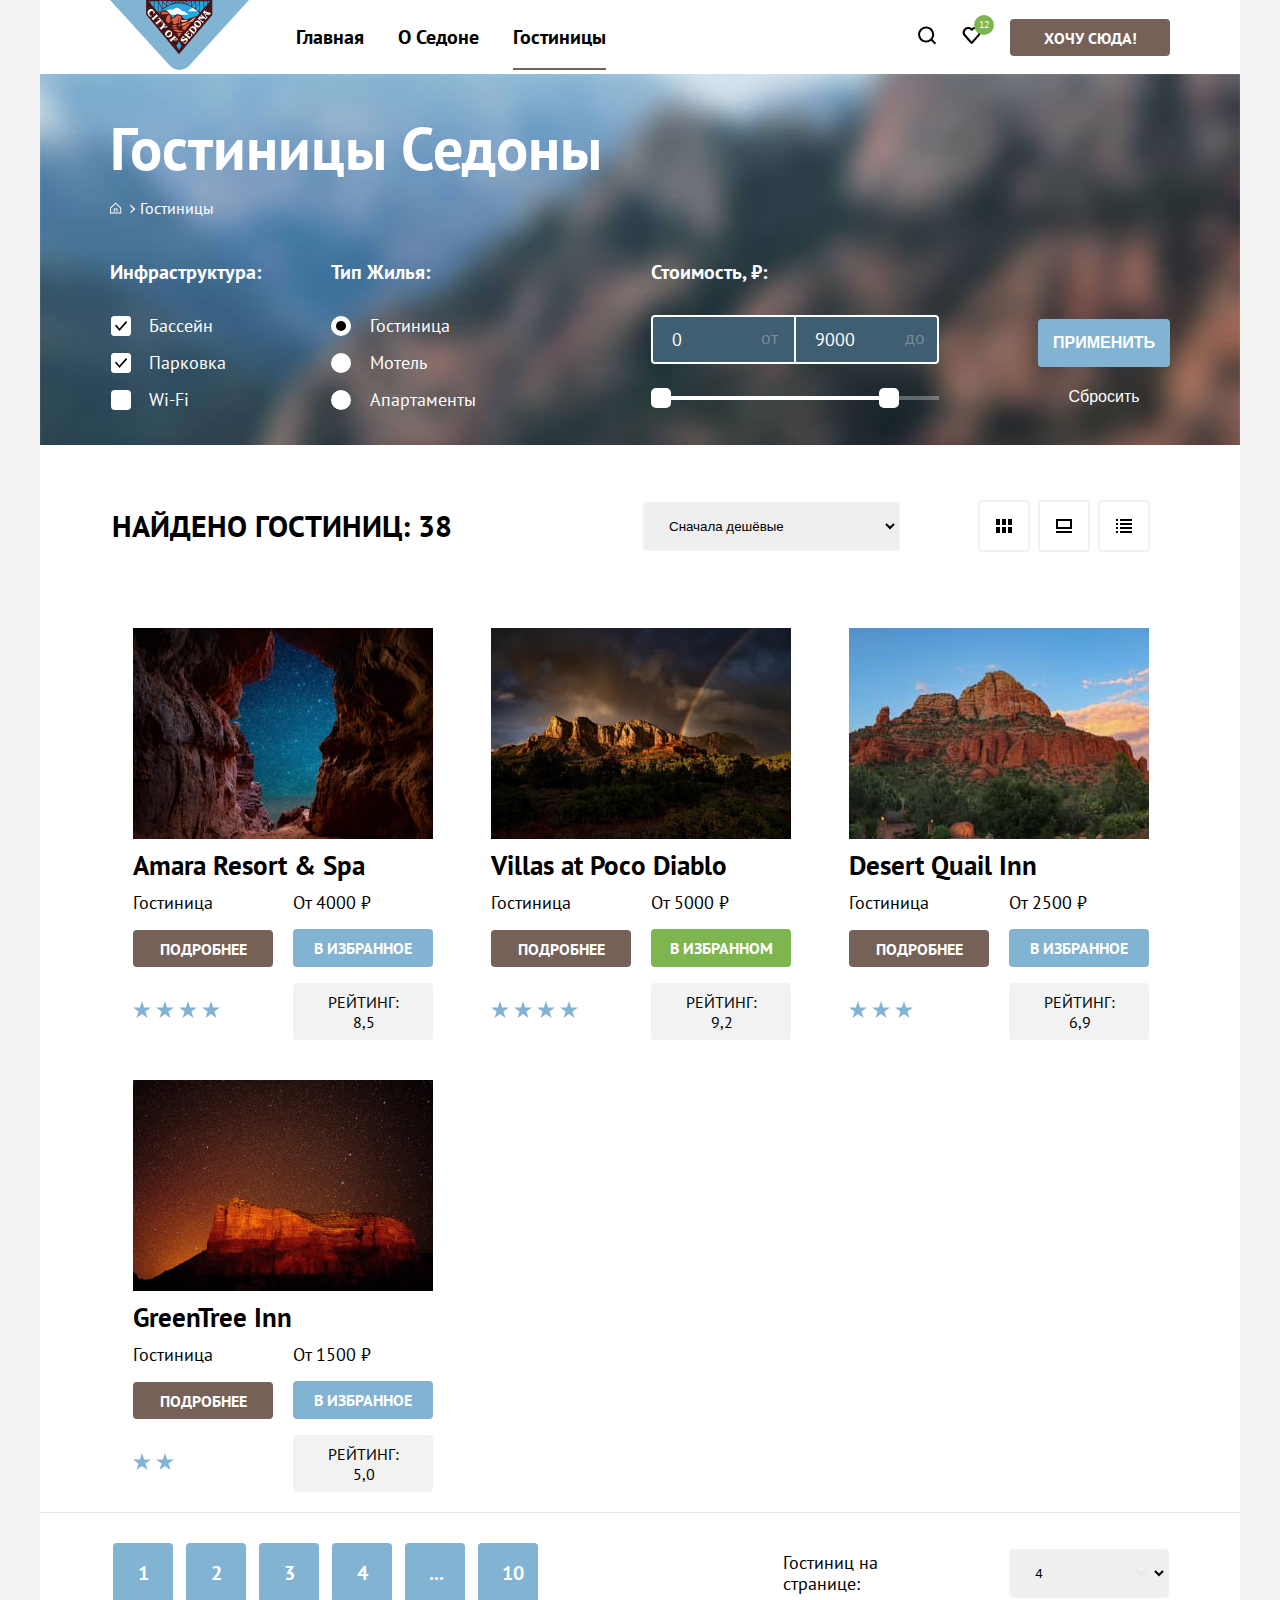
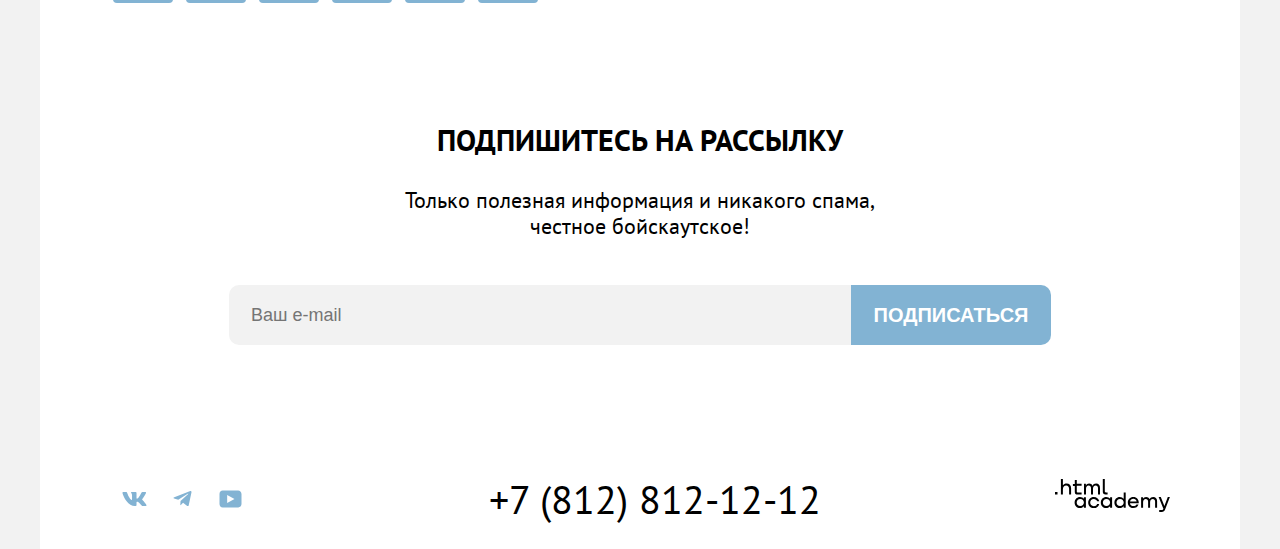
==== commit 9c179841: "добавляет элементы breadcrumbs" ====
--- a/catalog.html
+++ b/catalog.html
@@ -52,10 +52,21 @@
           <header class="inner-header">
             <h1 class="inner-header-title">Гостиницы Седоны</h1>
             <ul class="breadcrumbs">
-              <li class="breadcrumbs-item item-mein">
+              <li class="breadcrumbs-item">
                 <a class="breadcrumbs-link" href="index.html">
+                  <svg class="item-mein" width="13" height="12" viewBox="0 0 13 12" xmlns="http://www.w3.org/2000/svg">
+                    <path
+                      d="M6.11426 0L0.114258 5.80006V12.0001H12.1143V5.80006L6.11426 0ZM11.1143 11.0001H1.11426V6.20005L6.11426 1.4L11.1143 6.20005V11.0001Z" />
+                    <path d="M4.11426 10.0001H5.11426V7.50005H7.11426V10.0001H8.11426V6.50005H4.11426V10.0001Z" />
+                  </svg>
                   <span class="visually-hidden">Главная</span>
                 </a>
+              </li>
+              <li class="breadcrumbs-item">
+                <svg class="element-arrow" width="6" height="8" viewBox="0 0 6 8" xmlns="http://www.w3.org/2000/svg">
+                  <path
+                    d="M4.88934 3.57515L1.08934 0.175146C0.889339 -0.0248535 0.489339 -0.0248535 0.189339 0.175146C-0.110661 0.375147 -0.0106609 0.775146 0.189339 0.975146L3.48934 3.97515L0.289339 6.97515C0.0893391 7.17515 0.0893391 7.57515 0.289339 7.77515C0.289339 7.87515 0.589339 7.97515 0.689339 7.97515C0.789339 7.97515 0.989339 7.87515 1.08934 7.77515L4.88934 4.37515C5.18934 4.17515 5.18934 3.77515 4.88934 3.57515Z" />
+                </svg>
               </li>
               <li class="breadcrumbs-item">
                 <a class="breadcrumbs-link" href="#">Гостиницы</a>
@@ -96,7 +107,8 @@
                 <ul class="filter-list">
                   <li class="filter-item">
                     <label class="control">
-                      <input class="visually-hidden control-input" type="radio" name="type-housing" value="hotel" checked>
+                      <input class="visually-hidden control-input" type="radio" name="type-housing" value="hotel"
+                        checked>
                       <span class="control-mark-type"></span>
                       <span class="control-label">Гостиница</span>
                     </label>
@@ -119,23 +131,23 @@
               </fieldset>
               <fieldset class="group-price">
                 <legend class="filter-title">Стоимость, ₽:</legend>
-                  <div class="range-wrapper-inputs">
-                    <input class="input-min-prise" id="min-prise" type="text" placeholder="0" name="min-prise">
-                    <label class="catalog-filter-min" for="min-prise"></label>
-
-                    <input class="input-max-prise" id="max-prise" type="text" placeholder="9000" name="max-prise">
-                    <label class="catalog-filter-max" for="max-prise"></label>
+                <div class="range-wrapper-inputs">
+                  <input class="input-min-prise" id="min-prise" type="text" placeholder="0" name="min-prise">
+                  <label class="catalog-filter-min" for="min-prise"></label>
+
+                  <input class="input-max-prise" id="max-prise" type="text" placeholder="9000" name="max-prise">
+                  <label class="catalog-filter-max" for="max-prise"></label>
+                </div>
+                <div class="range-scale">
+                  <div class="range-bar">
+                    <button type="button" class="range-toggle toggle-min">
+                      <span class="visually-hidden">Изменить минимальную цену.</span>
+                    </button>
+                    <button type="button" class="range-toggle toggle-max">
+                      <span class="visually-hidden">Изменить максимальную цену.</span>
+                    </button>
                   </div>
-                  <div class="range-scale">
-                    <div class="range-bar">
-                      <button type="button" class="range-toggle toggle-min">
-                        <span class="visually-hidden">Изменить минимальную цену.</span>
-                      </button>
-                      <button type="button" class="range-toggle toggle-max">
-                        <span class="visually-hidden">Изменить максимальную цену.</span>
-                      </button>
-                    </div>
-                  </div>
+                </div>
               </fieldset>
               <div class="infrastructure-button">
                 <button class="button apply-filter" type="submit">Применить</button>
--- a/styles/style.css
+++ b/styles/style.css
@@ -186,11 +186,19 @@
 
 
 .presentation-picture {
+  position: relative;
   background-image: url("../images/background/index-background.jpg");
   background-repeat: no-repeat;
   background-color: #ffffff;
   background-size: cover;
   color: #000000;
+}
+
+.presentation-divider {
+  position: absolute;
+  bottom: 0;
+  left: 0;
+  right: 0;
 }
 
 .presentation-picture-welcome {
@@ -664,6 +672,8 @@
 }
 
 .breadcrumbs {
+  position: relative;
+  list-style-type: none;
   margin: 0;
   padding: 0;
 }
@@ -671,6 +681,7 @@
 
 .breadcrumbs-item {
   display: inline-block;
+  margin-right: 10px;
 }
 
 .breadcrumbs-link {
@@ -681,8 +692,21 @@
 }
 
 .item-mein {
-  background-image: url("../images/breadcrumbs-icon-house.svg");
-  background-repeat: no-repeat;
+  position: absolute;
+  width: 12px;
+  height: 12px;
+  left: 0;
+  top: 5px;
+  fill: #ffffff;
+}
+
+.element-arrow {
+  position: absolute;
+  width: 6px;
+  height: 8px;
+  left: 20px;
+  top: 8px;
+  fill: #ffffff;
 }
 
 .infrastructure {
@@ -711,10 +735,11 @@
 
 .catalog-filter-min::after {
   position: absolute;
+  z-index: 2;
   content: "от";
   top: 12px;
   left: 110px;
-  font-family: "PT-Sans", sans-serif;
+  font-family: "PT Sans", sans-serif;
   font-style: normal;
   font-weight: 400;
   font-size: 18px;
@@ -727,7 +752,7 @@
   content: "до";
   top: 12px;
   right: 14px;
-  font-family: "PT-Sans", sans-serif;
+  font-family: "PT Sans", sans-serif;
   font-style: normal;
   font-weight: 400;
   font-size: 18px;
@@ -736,7 +761,7 @@
 }
 
 .input-min-prise {
-  font-family: "PT-Sans", sans-serif;
+  font-family: "PT Sans", sans-serif;
   font-style: normal;
   font-weight: 400;
   font-size: 18px;
@@ -757,6 +782,7 @@
   outline: 3px solid rgba(129, 179, 210, 1);
   border-radius: 4px 0 0 4px;
   box-shadow: inset 0 0 0 3px rgba(129, 179, 210, 1);
+  color: #ffffff;
   z-index: 2;
 }
 
@@ -775,7 +801,7 @@
 }
 
 .input-max-prise {
-  font-family: "PT-Sans", sans-serif;
+  font-family: "PT Sans", sans-serif;
   font-style: normal;
   font-weight: 400;
   font-size: 18px;
@@ -796,11 +822,13 @@
   outline: 3px solid rgba(129, 179, 210, 1);
   border-radius: 0 4px 4px 0;
   box-shadow: inset 0 0 0 3px rgba(129, 179, 210, 1);
+  color: #ffffff;
 }
 
 .input-max-prise:hover {
   border: 2px solid rgba(255, 255, 255, 0.6);
   border-radius: 0 4px 4px 0;
+  z-index: 0;
 }
 
 .input-max-prise:active {
@@ -1386,14 +1414,14 @@
 /*Modal contaiher */
 
 .modal-container {
+  display: flex;
+  display: none;
   position: fixed;
   top: 0;
   left: 0;
-  display: flex;
   width: 100%;
   height: 100%;
   background-color: rgba(242, 242, 242, 0.8);
-  display: none;
 }
 
 .modal {
@@ -1650,7 +1678,7 @@
   color: #ffffff;
   display: block;
   padding: 15px 18px 18px 22px;
-  font-family: "PT-Sans", sans-serif;
+  font-family: "PT Sans", sans-serif;
   font-style: normal;
   font-weight: 400;
   font-size: 16px;
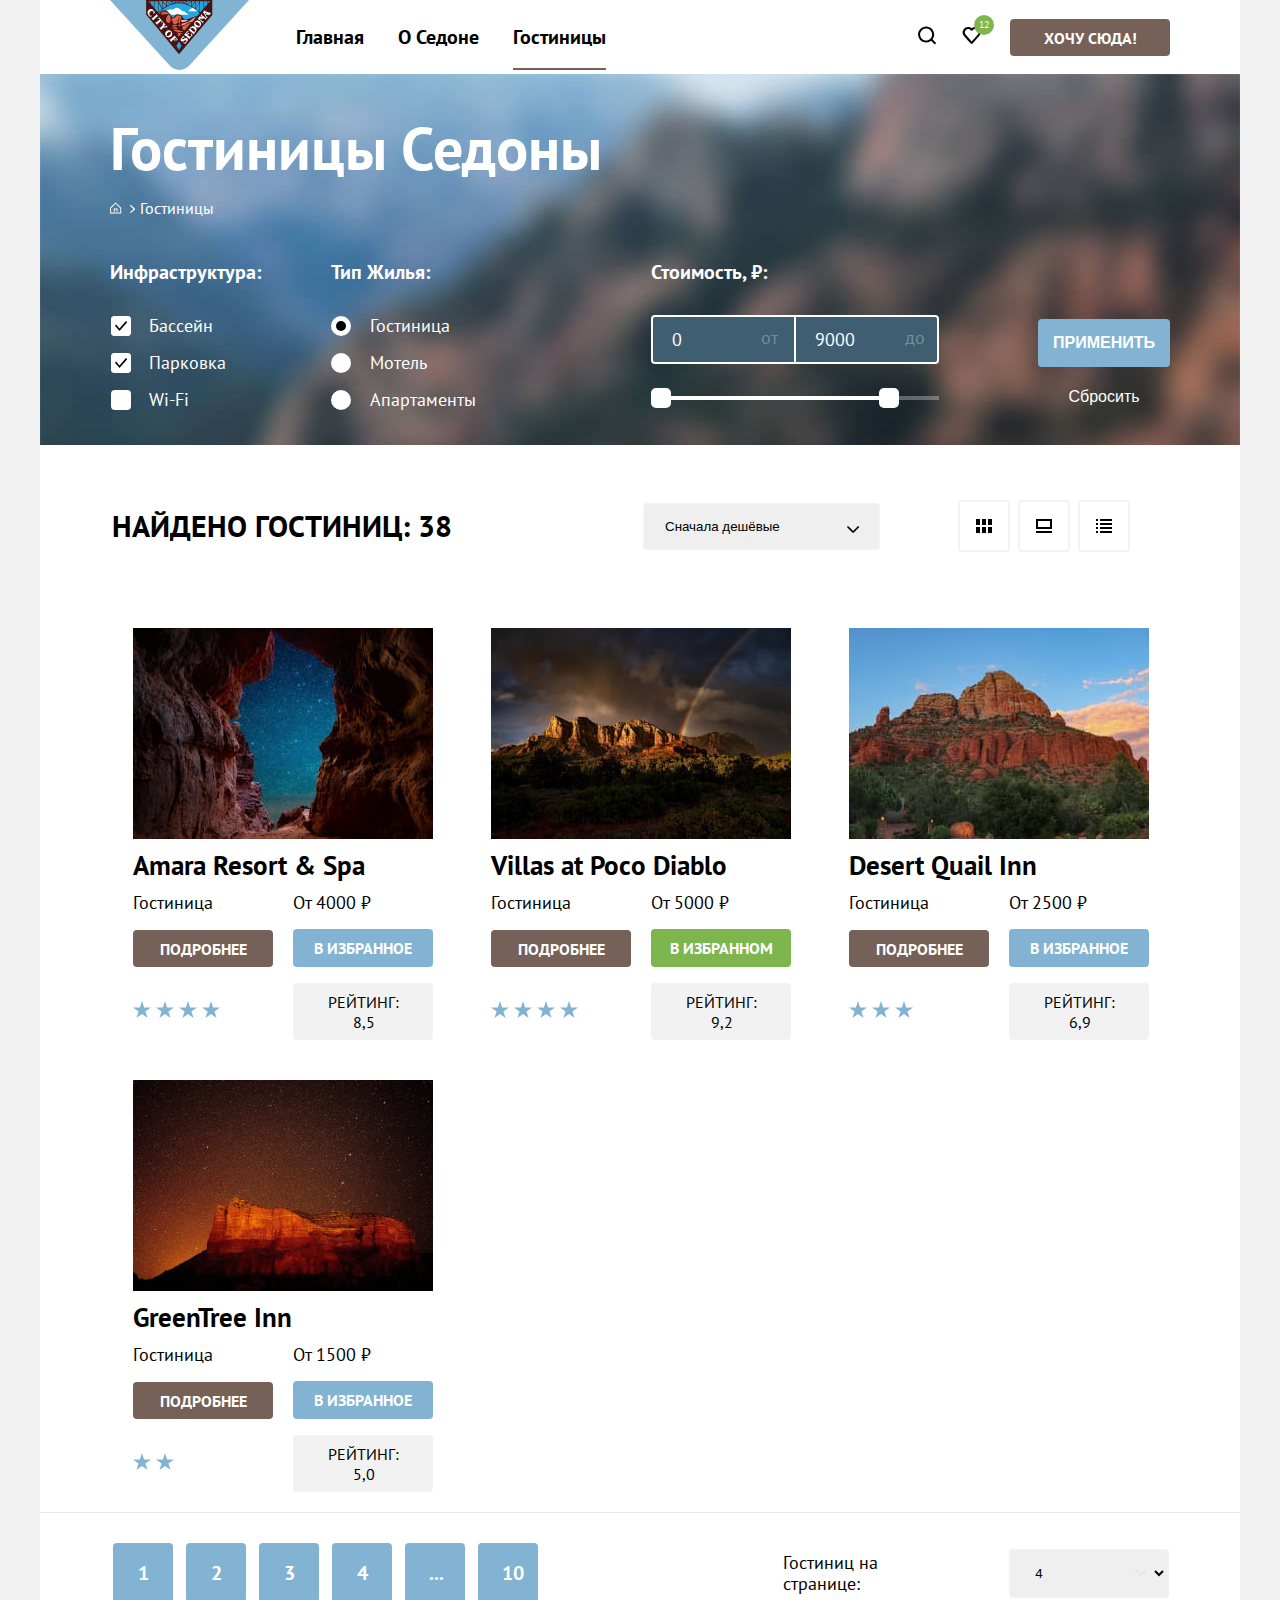
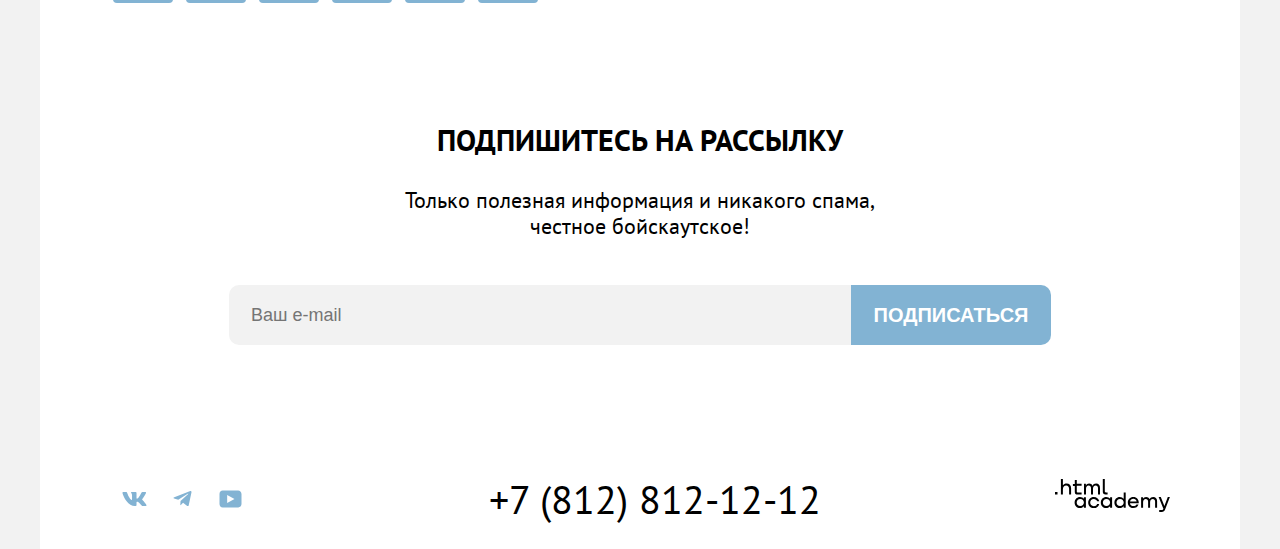
==== commit c758d84a: "добавляет стрелку выбора каталога" ====
--- a/catalog.html
+++ b/catalog.html
@@ -165,7 +165,13 @@
             <div class="select-catalog">
               <select class="select-catalog-price" aria-label="Сортировка">
                 <option value="cheap">Сначала дешёвые</option>
+
               </select>
+              <svg class="catalog-price-arrow" width="13" height="7" viewBox="0 0 13 7"
+                xmlns="http://www.w3.org/2000/svg">
+                <path
+                  d="M0.333928 0.344671C0.626821 0.0517776 1.10169 0.0517776 1.39459 0.344671L6.11426 5.06434L10.8339 0.34467C11.1268 0.0517767 11.6017 0.0517766 11.8946 0.34467C12.1875 0.637563 12.1875 1.11244 11.8946 1.40533L6.64459 6.65533C6.3517 6.94822 5.87682 6.94822 5.58393 6.65533L0.333928 1.40533C0.0410345 1.11244 0.0410345 0.637564 0.333928 0.344671Z" />
+              </svg>
             </div>
             <div class="view">
               <button class="view-icon" type="button">
--- a/styles/style.css
+++ b/styles/style.css
@@ -905,7 +905,7 @@
 }
 
 .control:focus .control-mark-type {
-  border: 3px solid #83b3d3;
+  outline: 3px solid #83b3d3;
 }
 
 .control:hover .control-mark-type {
@@ -1122,13 +1122,24 @@
 }
 
 .select-catalog {
+  position: relative;
   margin-right: 78px;
 }
 
 .select-catalog-price {
+  -webkit-appearance: none;
   padding: 14px 98px 14px 20px;
   border: 2px solid #f2f2f2;
   border-radius: 4px;
+}
+
+.catalog-price-arrow {
+  position: absolute;
+  width: 13px;
+  height: 7px;
+  right: 20px;
+  top: 50%;
+  bottom: 50%;
 }
 
 .view {
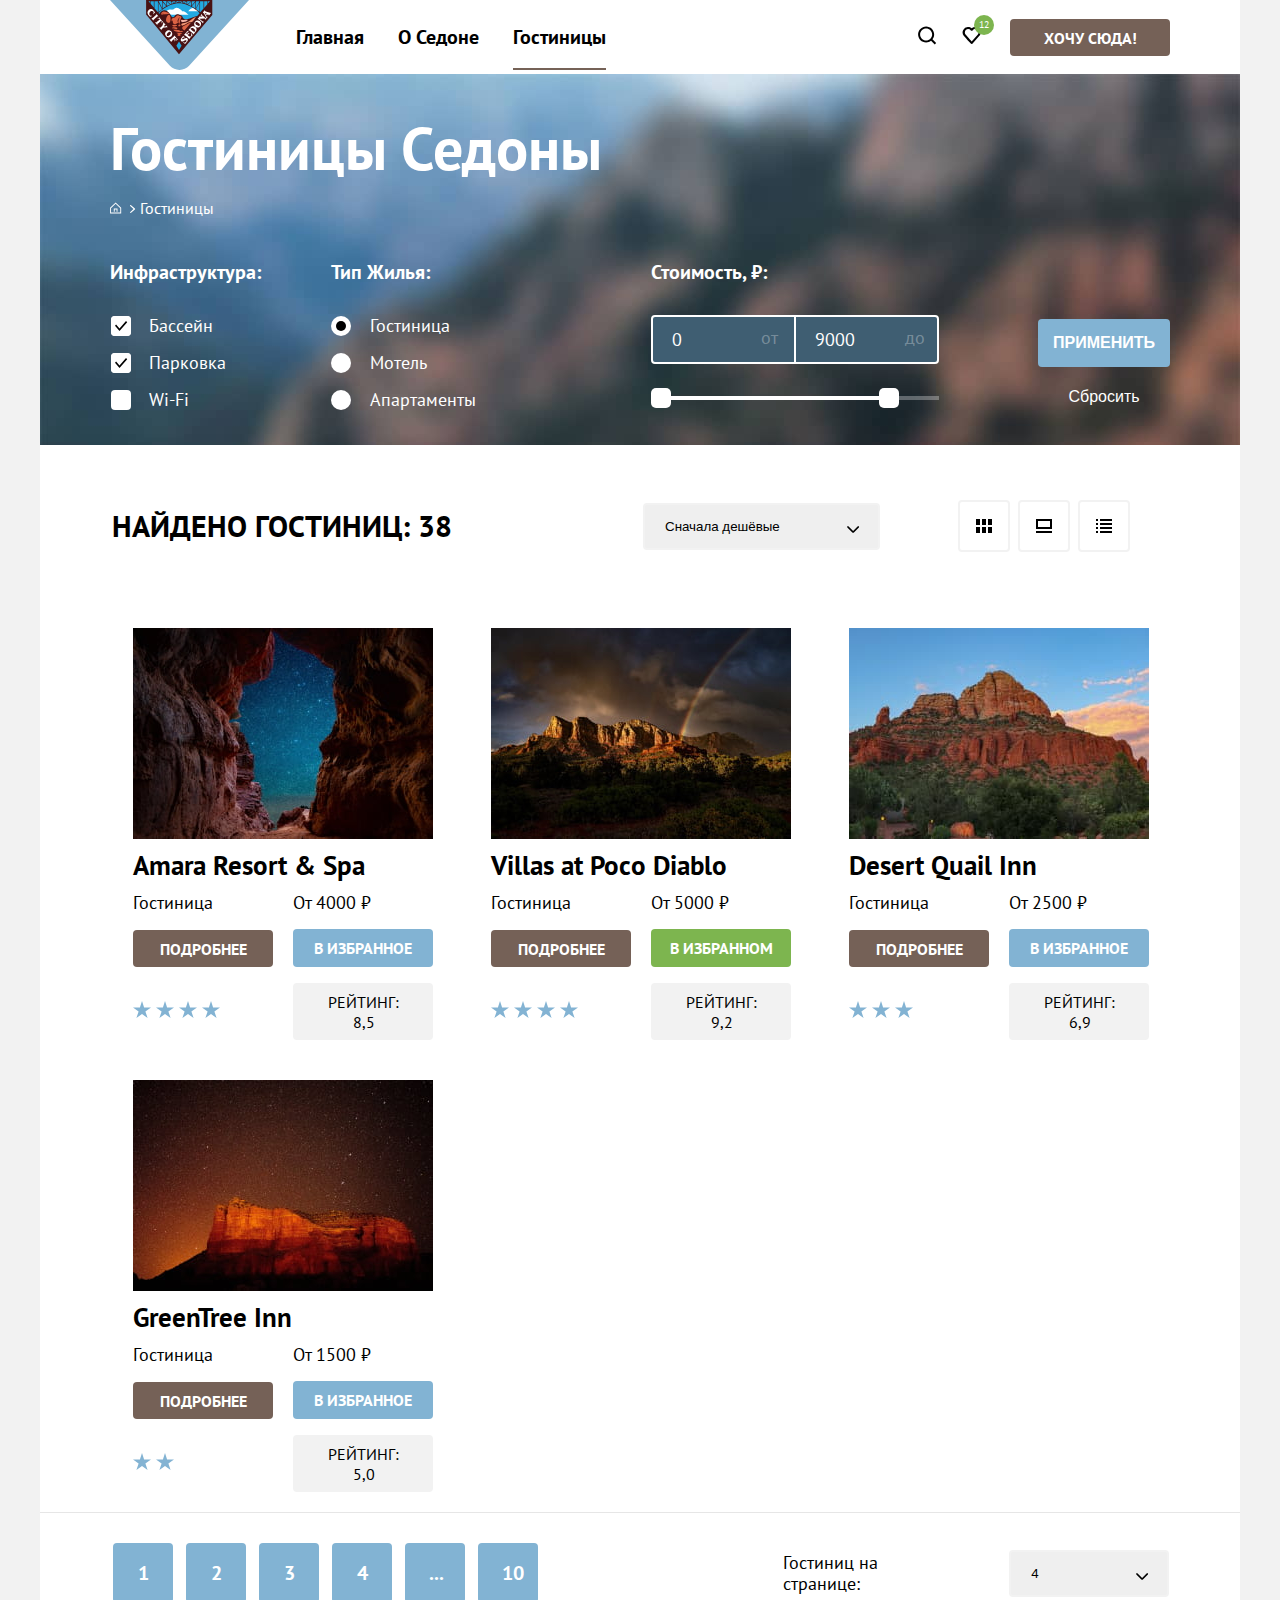
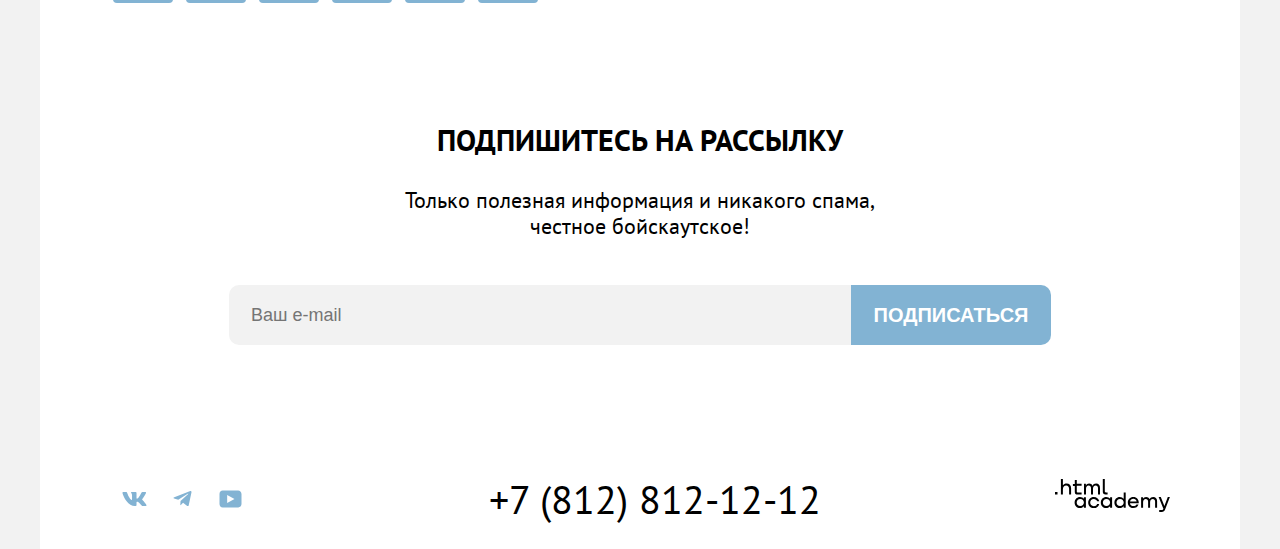
==== commit 3935130a: "добавляет стрелку для гостиниц на странице" ====
--- a/catalog.html
+++ b/catalog.html
@@ -290,6 +290,11 @@
             <select class="select-control">
               <option class="select-number" value="4">4</option>
             </select>
+            <svg class="select-number-arrow" width="13" height="7" viewBox="0 0 13 7" xmlns="http://www.w3.org/2000/svg">
+              <path
+                d="M0.333928 0.344671C0.626821 0.0517776 1.10169 0.0517776 1.39459 0.344671L6.11426 5.06434L10.8339 0.34467C11.1268 0.0517767 11.6017 0.0517766 11.8946 0.34467C12.1875 0.637563 12.1875 1.11244 11.8946 1.40533L6.64459 6.65533C6.3517 6.94822 5.87682 6.94822 5.58393 6.65533L0.333928 1.40533C0.0410345 1.11244 0.0410345 0.637564 0.333928 0.344671Z" />
+            </svg>
+
           </div>
         </section>
         <section class="subscription-catalog">
--- a/styles/style.css
+++ b/styles/style.css
@@ -1374,17 +1374,24 @@
 }
 
 .select-control {
+  -webkit-appearance: none;
   width: 160px;
   padding: 14px 98px 14px 20px;
   border: 2px solid #f2f2f2;
   border-radius: 4px;
-  background-image: url("../images/down-arrow-breadcrumbs.svg");
-  background-repeat: no-repeat;
-  background-position: right 20px center;
 }
 
 .select-number {
   padding: 21px;
+}
+
+.select-number-arrow {
+  position: absolute;
+  width: 13px;
+  height: 7px;
+  right: 20px;
+  top: 50%;
+  bottom: 50%;
 }
 
 .pagination-link {
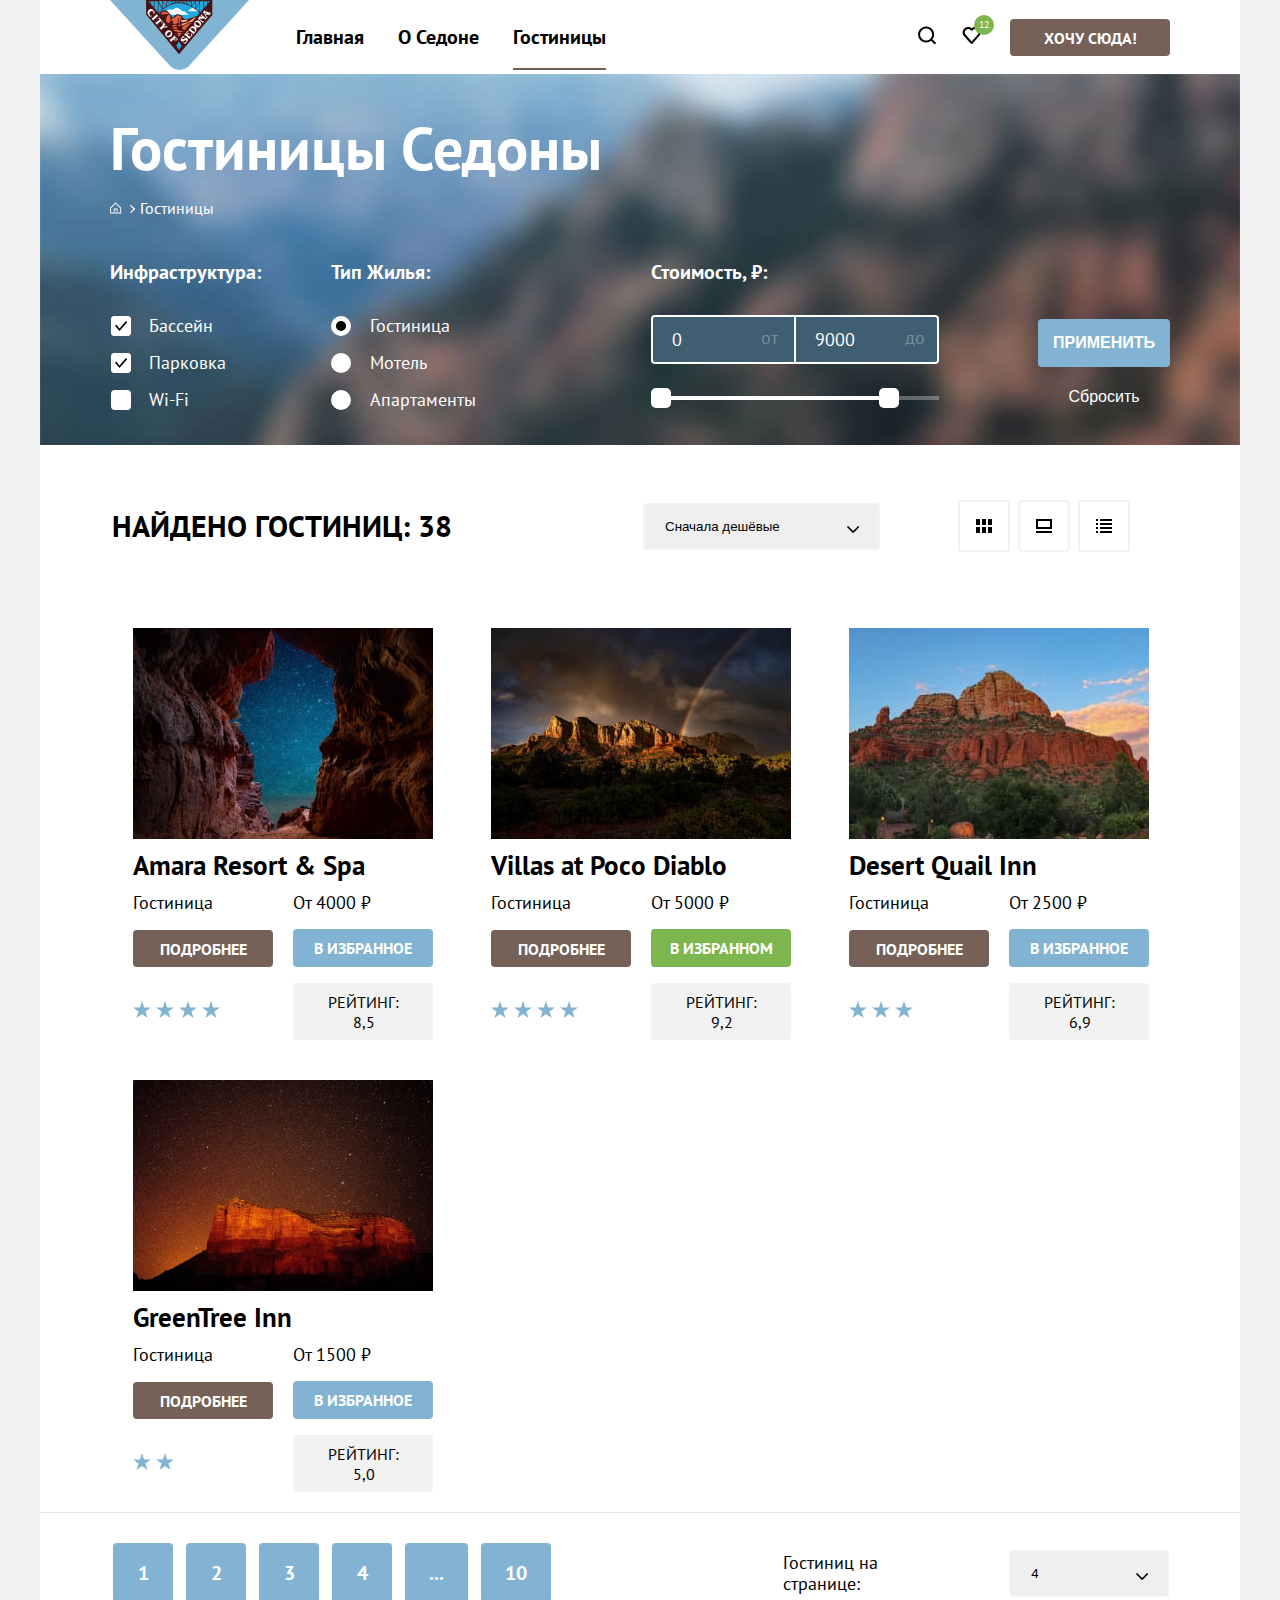
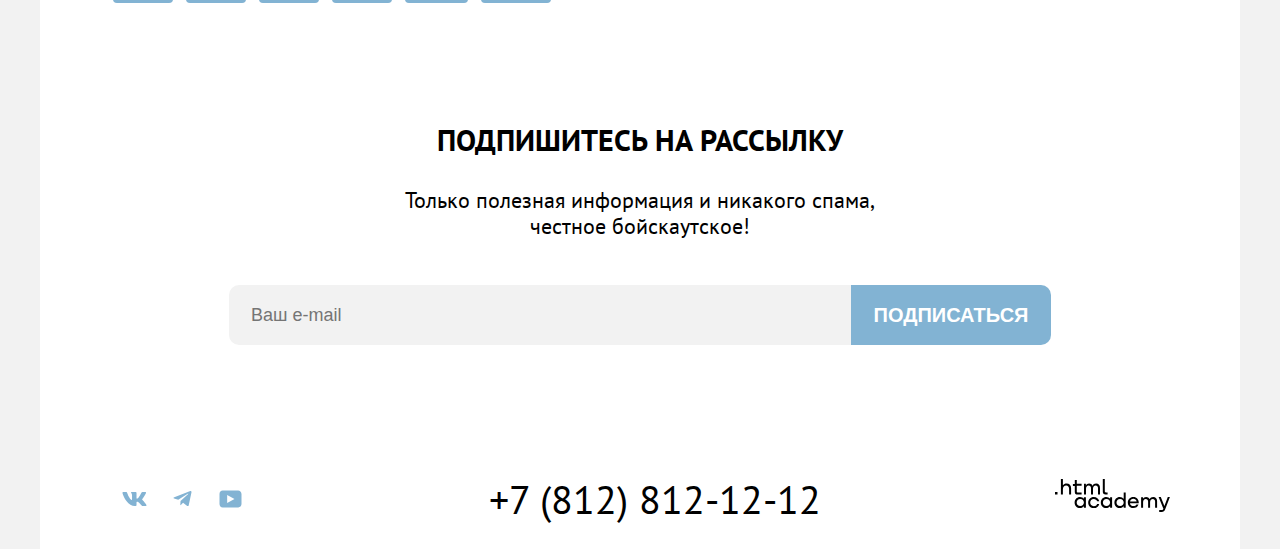
==== commit 41bf15a8: "добавляет границы кнопкам радио и чекбоксам" ====
--- a/catalog.html
+++ b/catalog.html
@@ -107,7 +107,7 @@
                 <ul class="filter-list">
                   <li class="filter-item">
                     <label class="control">
-                      <input class="visually-hidden control-input" type="radio" name="type-housing" value="hotel"
+                      <input class="visually-hidden control-radio" type="radio" name="type-housing" value="hotel"
                         checked>
                       <span class="control-mark-type"></span>
                       <span class="control-label">Гостиница</span>
@@ -115,14 +115,14 @@
                   </li>
                   <li class="filter-item">
                     <label class="control">
-                      <input class="visually-hidden control-input" type="radio" name="type-housing" value="motel">
+                      <input class="visually-hidden control-radio" type="radio" name="type-housing" value="motel">
                       <span class="control-mark-type"></span>
                       <span class="control-label">Мотель</span>
                     </label>
                   </li>
                   <li class="filter-item">
                     <label class="control">
-                      <input class="visually-hidden control-input" type="radio" name="type-housing" value="apartments">
+                      <input class="visually-hidden control-radio" type="radio" name="type-housing" value="apartments">
                       <span class="control-mark-type"></span>
                       <span class="control-label">Апартаменты</span>
                     </label>
--- a/styles/style.css
+++ b/styles/style.css
@@ -865,17 +865,17 @@
   background-color: #ffffff;
 }
 
-.control:focus .control-mark {
+.control-input:focus + span {
   background-color: rgba(255, 255, 255, 0.6);
-  border: 3px solid #83b3d3;
-}
-
-.control:hover .control-mark {
+  outline: 3px solid #83b3d3;
+}
+
+.control-input:hover + span {
   background: rgba(255, 255, 255, 0.6);
   cursor: pointer;
 }
 
-.control:active .control-mark {
+.control-input:active + span {
   background-color: rgba(255, 255, 255, 0.3);
 }
 
@@ -904,15 +904,12 @@
   background-color: #ffffff;
 }
 
-.control:focus .control-mark-type {
+.control-radio:focus + span {
   outline: 3px solid #83b3d3;
 }
 
-.control:hover .control-mark-type {
-  cursor: pointer;
-}
-
-.control-input[type="radio"]:checked + .control-mark-type::after {
+
+.control-radio[type="radio"]:checked + .control-mark-type::after {
   position: absolute;
   top: 5px;
   right: 5px;
@@ -923,9 +920,7 @@
   background-image: url("../images/infrastructure-select-circle-mark.svg");
   background-repeat: no-repeat;
   background-position: center;
-
-}
-
+}
 
 .filter-item {
   margin-bottom: 16px;
@@ -1356,7 +1351,7 @@
   background: #82b3d3;
   border-radius: 4px;
   text-align: center;
-  width: 12px;
+  min-width: 12px;
   height: 36px;
   padding: 12px 24px;
 }
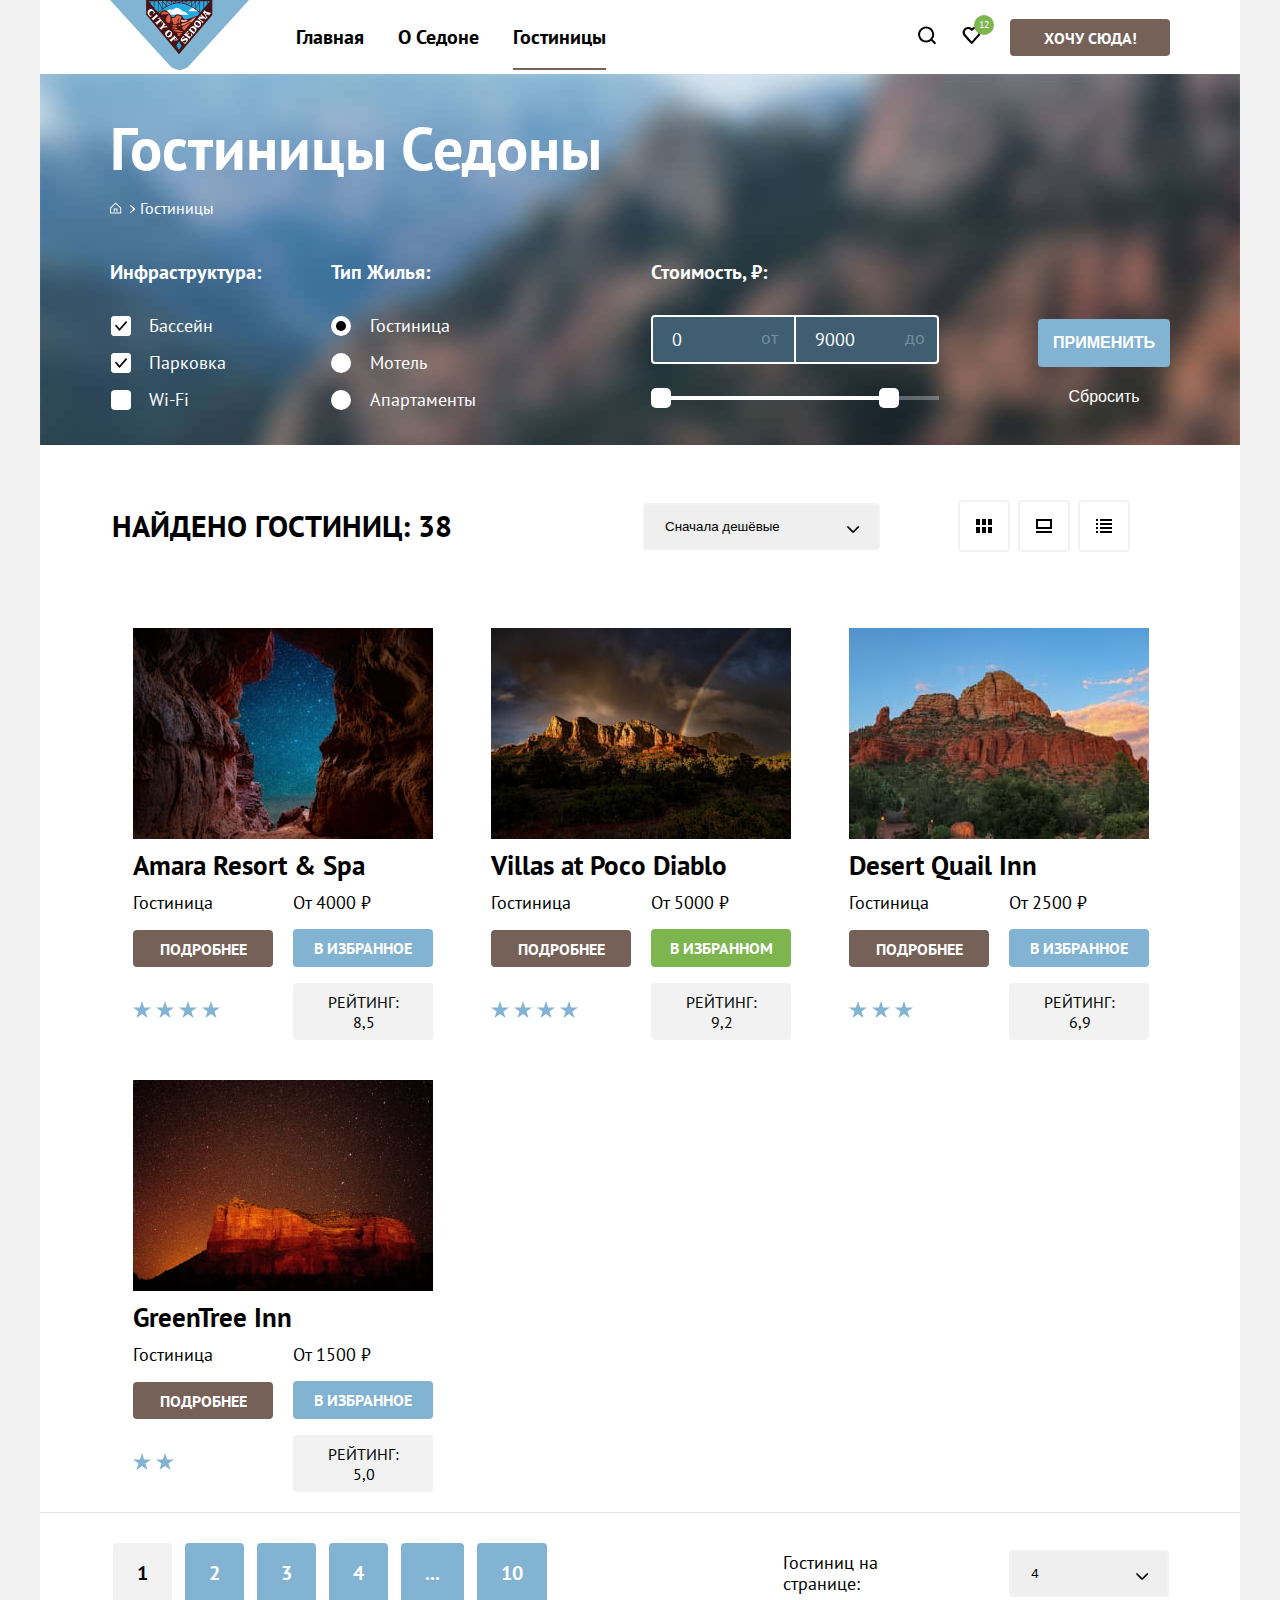
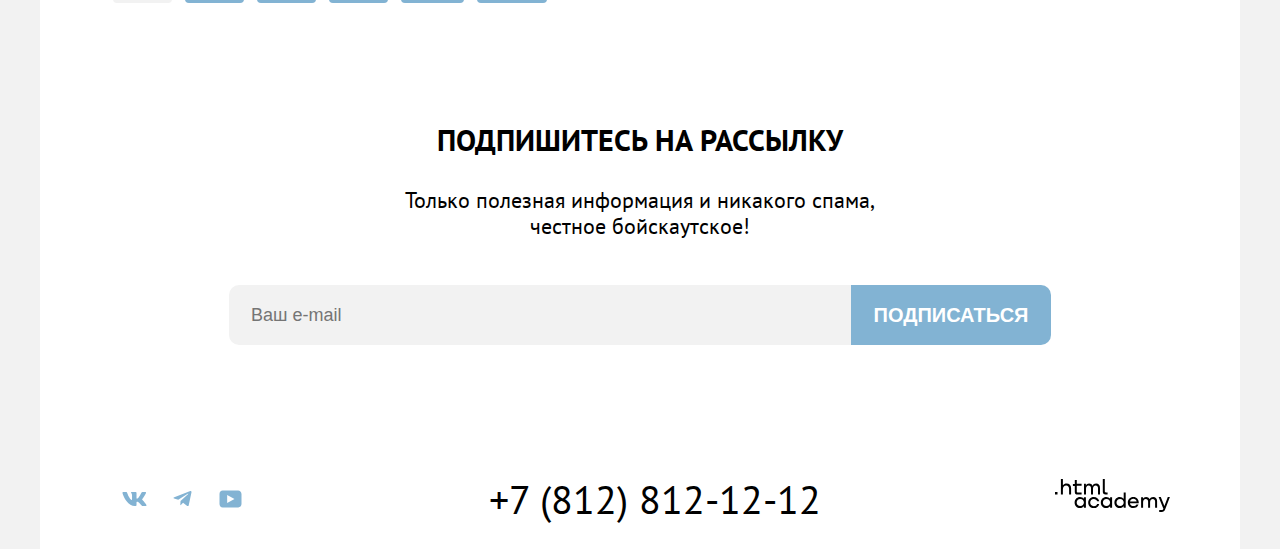
==== commit 4a305f50: "стилизует кнопки пагинации" ====
--- a/catalog.html
+++ b/catalog.html
@@ -267,22 +267,22 @@
           <h2 class="visually-hidden">Страницы с выбором гостиниц.</h2>
           <ul class="pagination-list">
             <li class="pagination-item">
-              <a class="pagination-link" href="#">1</a>
-            </li>
-            <li class="pagination-item">
-              <a class="pagination-link" href="#">2</a>
-            </li>
-            <li class="pagination-item">
-              <a class="pagination-link" href="#">3</a>
-            </li>
-            <li class="pagination-item">
-              <a class="pagination-link" href="#">4</a>
-            </li>
-            <li class="pagination-item">
-              <a class="pagination-link" href="#">...</a>
-            </li>
-            <li class="pagination-item">
-              <a class="pagination-link" href="#">10</a>
+              <button class="pagination-link pagination-link-1" href="#">1</button>
+            </li>
+            <li class="pagination-item">
+              <button class="pagination-link" href="#">2</button>
+            </li>
+            <li class="pagination-item">
+              <button class="pagination-link" href="#">3</button>
+            </li>
+            <li class="pagination-item">
+              <button class="pagination-link" href="#">4</button>
+            </li>
+            <li class="pagination-item">
+              <button class="pagination-link" href="#">...</button>
+            </li>
+            <li class="pagination-item">
+              <button class="pagination-link" href="#">10</button>
             </li>
           </ul>
           <div class="sorting-found">
--- a/styles/style.css
+++ b/styles/style.css
@@ -691,6 +691,14 @@
   text-decoration: none;
 }
 
+.breadcrumbs-link:hover {
+  color: rgba(255, 255, 255, 0.6);
+}
+
+.breadcrumbs-link:active {
+  color: rgba(255, 255, 255, 0.3);
+}
+
 .item-mein {
   position: absolute;
   width: 12px;
@@ -698,6 +706,14 @@
   left: 0;
   top: 5px;
   fill: #ffffff;
+}
+
+.item-mein:hover {
+  fill: rgba(255, 255, 255, 0.6);
+}
+
+.item-mein:active {
+  fill: rgba(255, 255, 255, 0.3);
 }
 
 .element-arrow {
@@ -1347,13 +1363,9 @@
 
 .pagination-item {
   display: inline-block;
+  box-sizing: content-box;
   margin-right: 8px;
-  background: #82b3d3;
-  border-radius: 4px;
-  text-align: center;
-  min-width: 12px;
-  height: 36px;
-  padding: 12px 24px;
+  text-align: center;
 }
 
 .pagination-item:last-child {
@@ -1390,24 +1402,46 @@
 }
 
 .pagination-link {
+  font-family: "PT Sans", sans-serif;
+  font-style: normal;
   font-weight: 700;
   font-size: 20px;
   line-height: 36px;
   text-decoration: none;
   color: #ffffff;
+  padding: 12px 24px;
+  border: none;
+  border-radius: 4px;
+  background-color:#82b3d3;
 }
 
 .pagination-link:focus {
   background: #68a2c2;
+  outline: 1px solid #82b3d3;
 }
 
 .pagination-link:hover {
   background: #68a2c2;
+  outline: 1px solid #82b3d3;
+  cursor: pointer;
 }
 
 .pagination-link:active {
   background: #82b3d3;
   color: rgba(255, 255, 255, 0.3);
+  outline: none;
+}
+
+.pagination-link-1 {
+  background-color: #f2f2f2;
+  color: #000000;
+}
+
+.pagination-link-1:hover {
+  background-color: #f2f2f2;
+  color: #000000;
+  cursor: pointer;
+  outline: none;
 }
 
 .hotels-page {
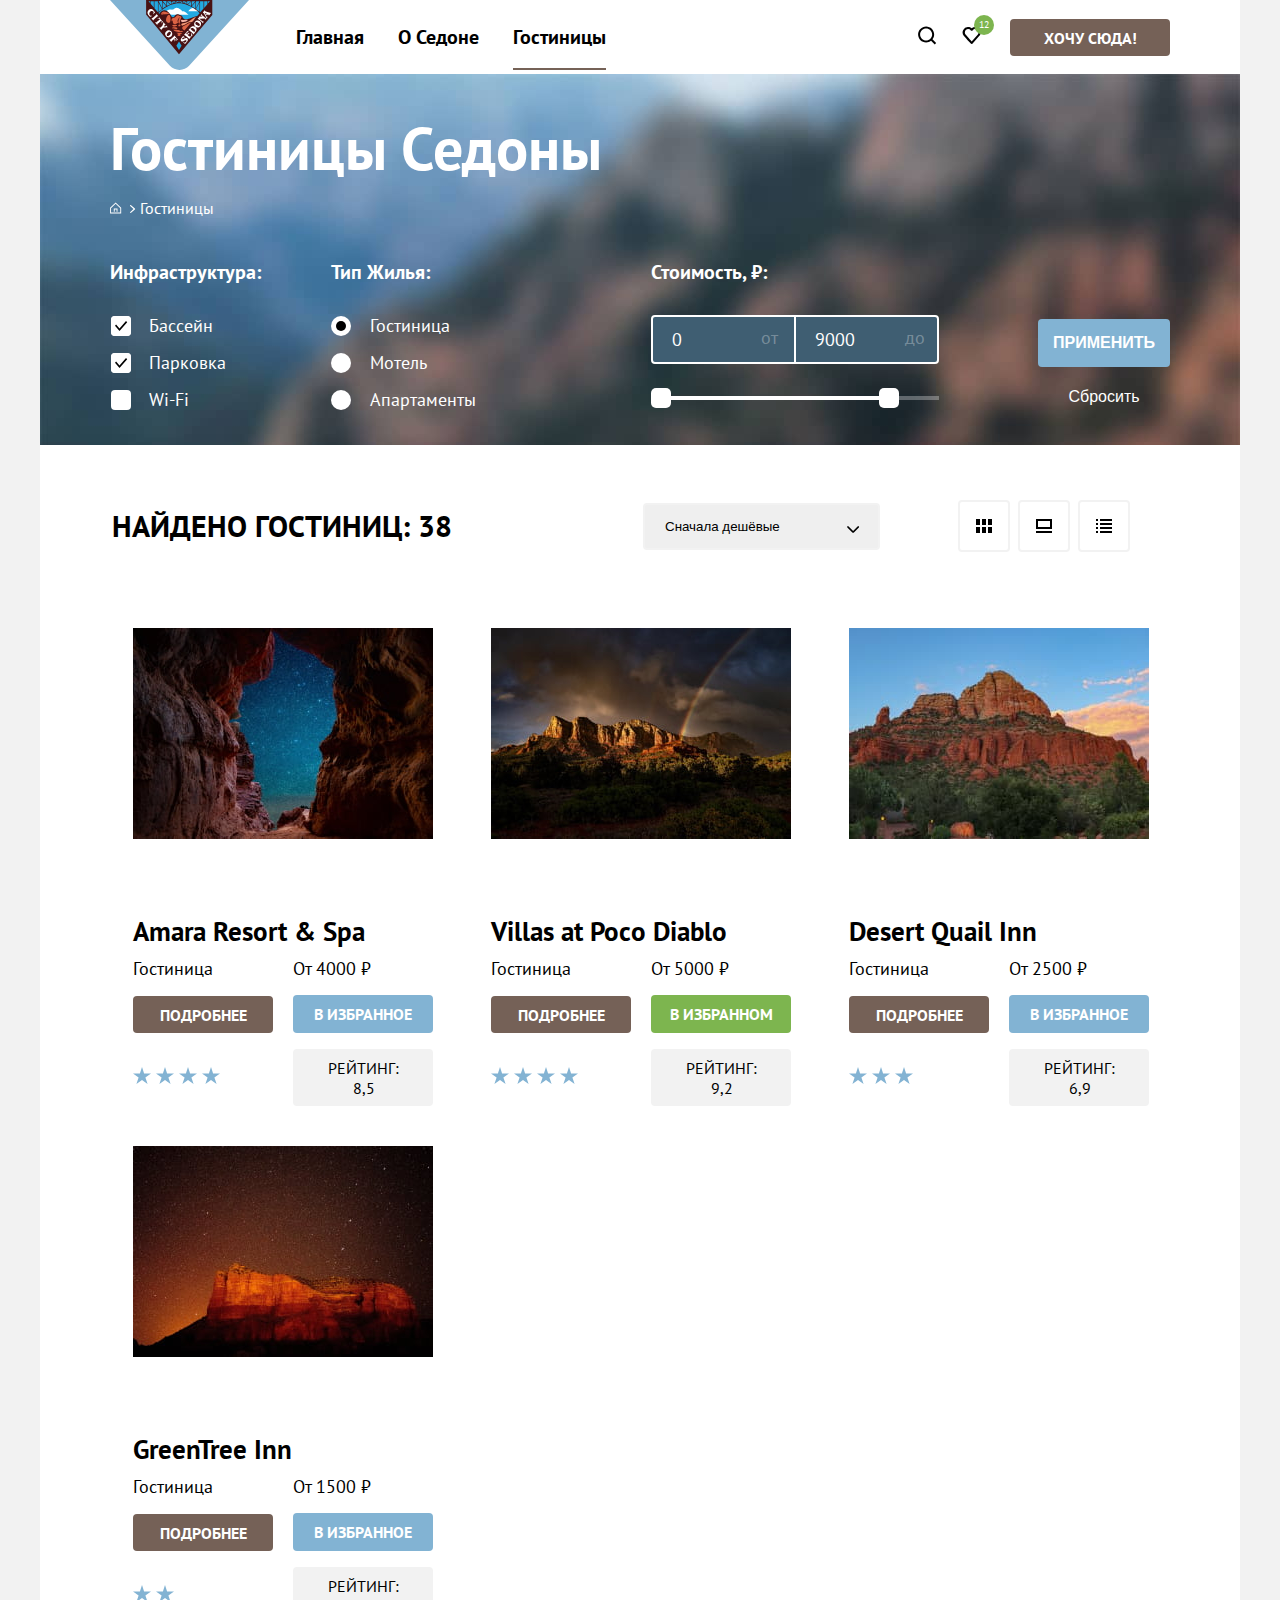
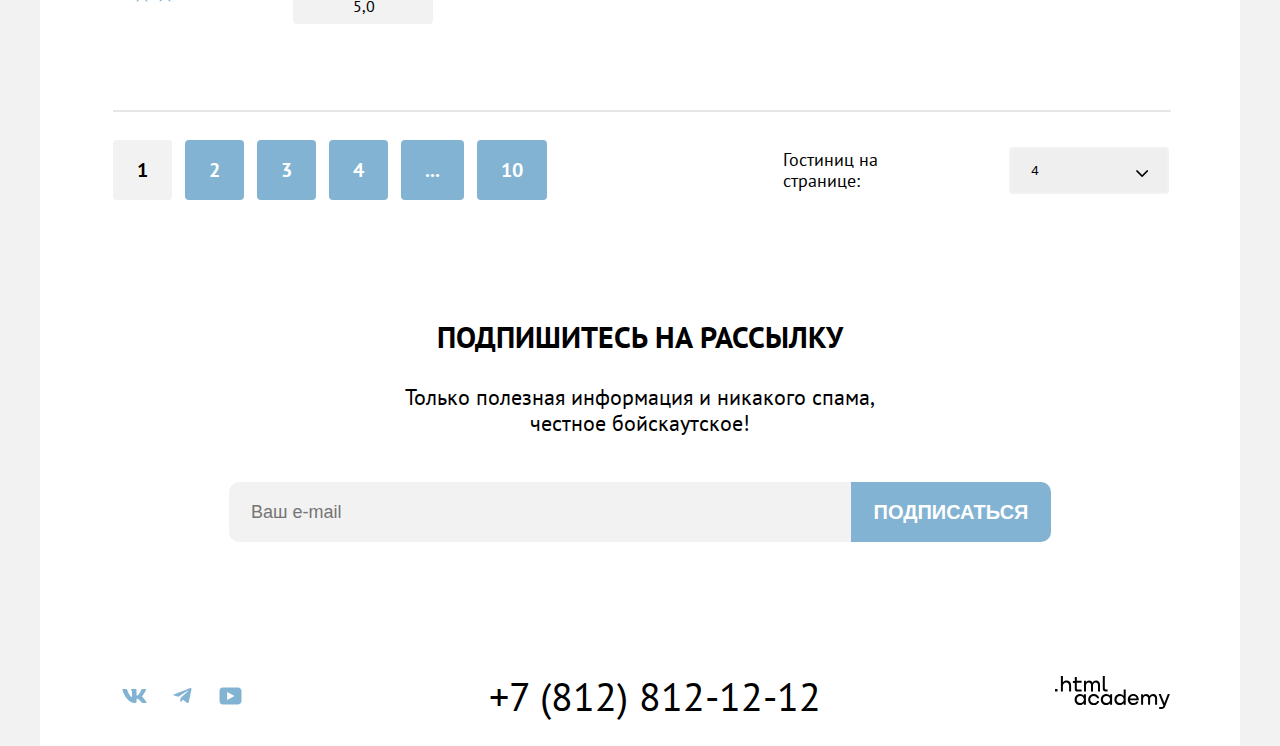
==== commit 60124a2f: "добавляет разделение" ====
--- a/catalog.html
+++ b/catalog.html
@@ -290,12 +290,14 @@
             <select class="select-control">
               <option class="select-number" value="4">4</option>
             </select>
-            <svg class="select-number-arrow" width="13" height="7" viewBox="0 0 13 7" xmlns="http://www.w3.org/2000/svg">
+            <svg class="select-number-arrow" width="13" height="7" viewBox="0 0 13 7"
+              xmlns="http://www.w3.org/2000/svg">
               <path
                 d="M0.333928 0.344671C0.626821 0.0517776 1.10169 0.0517776 1.39459 0.344671L6.11426 5.06434L10.8339 0.34467C11.1268 0.0517767 11.6017 0.0517766 11.8946 0.34467C12.1875 0.637563 12.1875 1.11244 11.8946 1.40533L6.64459 6.65533C6.3517 6.94822 5.87682 6.94822 5.58393 6.65533L0.333928 1.40533C0.0410345 1.11244 0.0410345 0.637564 0.333928 0.344671Z" />
             </svg>
-
           </div>
+          <span class="separation-band"></span>
+
         </section>
         <section class="subscription-catalog">
           <h2 class="visually-hidden">Полезная рассылка.</h2>
--- a/styles/style.css
+++ b/styles/style.css
@@ -1216,6 +1216,7 @@
 
 .catalog-hotel {
   grid-area: image;
+  margin-bottom: 66px;
 }
 
 .catalog-title {
@@ -1349,11 +1350,12 @@
 }
 
 .pagination {
+  position: relative;
   display: flex;
   align-items: center;
   justify-content: space-between;
-  border-top: 1px solid #e6e6e6;
   padding: 30px 71px 25px 73px;
+  width: 1056px;
 }
 
 .pagination-list {
@@ -1366,6 +1368,15 @@
   box-sizing: content-box;
   margin-right: 8px;
   text-align: center;
+}
+
+.separation-band {
+  position: absolute;
+  border: 1px solid #e6e6e6;
+  background-color: #e6e6e6;
+  align-items: center;
+  top: 0;
+  width: 1056px;
 }
 
 .pagination-item:last-child {
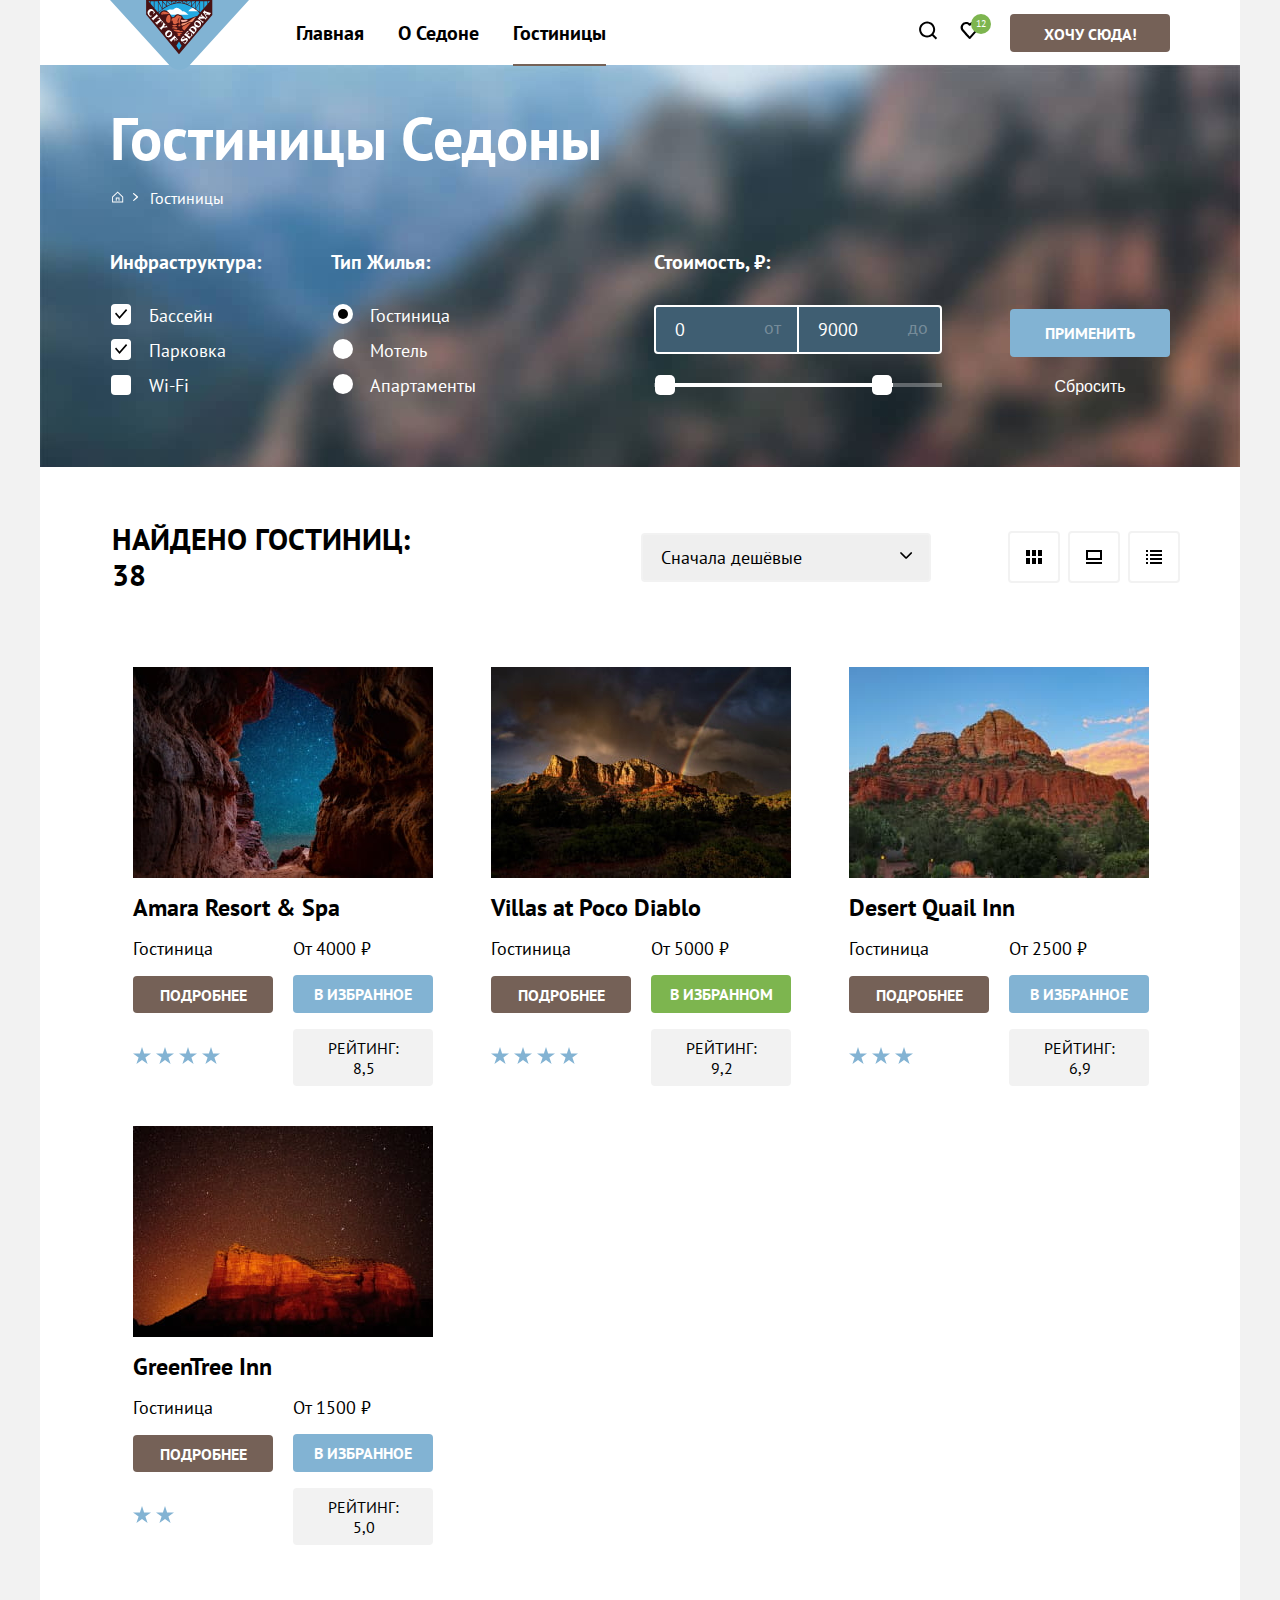
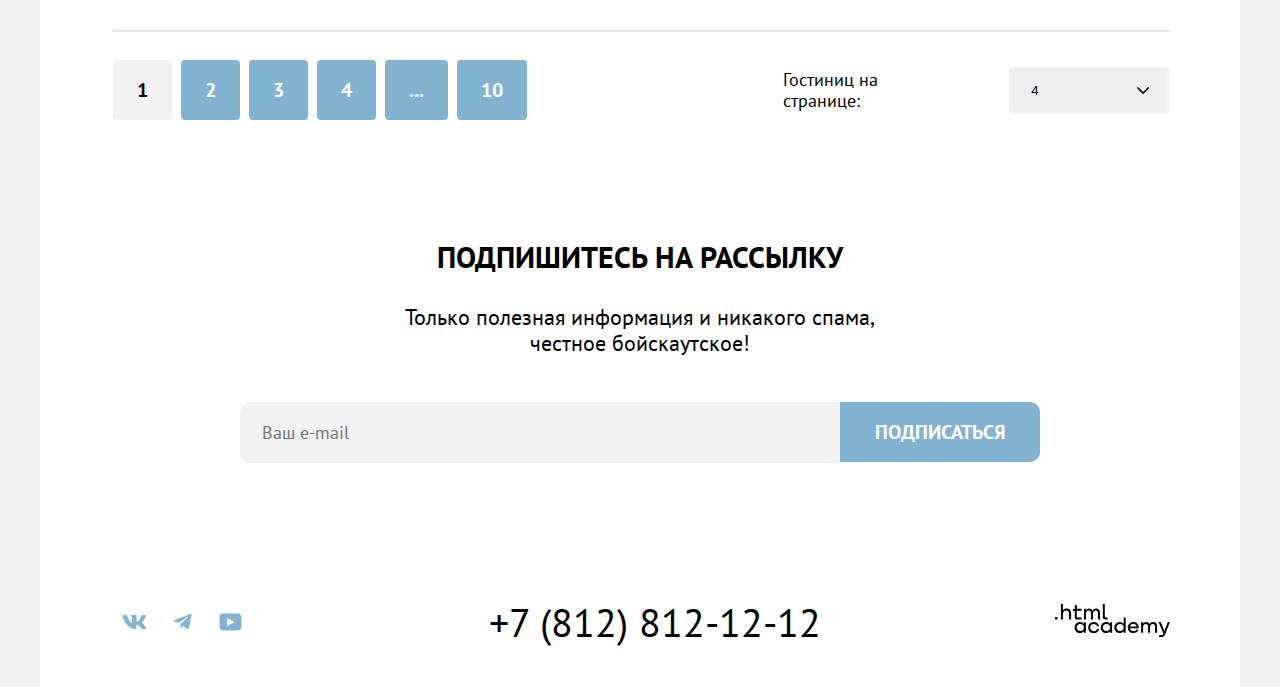
==== commit f7c078ba: "исправляет кнопки" ====
--- a/catalog.html
+++ b/catalog.html
@@ -267,22 +267,22 @@
           <h2 class="visually-hidden">Страницы с выбором гостиниц.</h2>
           <ul class="pagination-list">
             <li class="pagination-item">
-              <button class="pagination-link pagination-link-1" href="#">1</button>
-            </li>
-            <li class="pagination-item">
-              <button class="pagination-link" href="#">2</button>
-            </li>
-            <li class="pagination-item">
-              <button class="pagination-link" href="#">3</button>
-            </li>
-            <li class="pagination-item">
-              <button class="pagination-link" href="#">4</button>
-            </li>
-            <li class="pagination-item">
-              <button class="pagination-link" href="#">...</button>
-            </li>
-            <li class="pagination-item">
-              <button class="pagination-link" href="#">10</button>
+              <button class="pagination-link pagination-link-1">1</button>
+            </li>
+            <li class="pagination-item">
+              <button class="pagination-link">2</button>
+            </li>
+            <li class="pagination-item">
+              <button class="pagination-link">3</button>
+            </li>
+            <li class="pagination-item">
+              <button class="pagination-link">4</button>
+            </li>
+            <li class="pagination-item">
+              <button class="pagination-link">...</button>
+            </li>
+            <li class="pagination-item">
+              <button class="pagination-link">10</button>
             </li>
           </ul>
           <div class="sorting-found">
--- a/styles/style.css
+++ b/styles/style.css
@@ -51,10 +51,12 @@
   display: flex;
   background-color: #ffffff;
   padding: 0 70px;
+  height: 65px;
 }
 
 .link-logo {
   margin-right: 30px;
+  z-index: 2;
 }
 
 .page-container {
@@ -101,7 +103,7 @@
   margin: 0;
   padding: 0;
   list-style-type: none;
-  max-width: 264px;
+  max-width: 280px;
 }
 
 
@@ -112,7 +114,7 @@
   background-position: center;
   background-image: url("../images/search-by-site.svg");
   background-repeat: no-repeat;
-  margin-right: 2px;
+  margin-right: -1px;
 }
 
 
@@ -124,7 +126,7 @@
   background-position: center;
   background-image: url("../images/favorite.svg");
   background-repeat: no-repeat;
-  margin-right: 18px;
+  margin-right: 20px;
 }
 
 .custom-favorite-count {
@@ -132,8 +134,8 @@
   width: 20px;
   height: 20px;
   background-color: rgba(125, 181, 79, 1);
-  top: 13px;
-  right: -2px;
+  top: 16px;
+  right: -1px;
   border-radius: 50%;
 }
 
@@ -159,7 +161,7 @@
   text-transform: uppercase;
   text-decoration: none;
   text-align: center;
-  padding: 9px 15px 8px;
+  padding: 10px 15px 8px;
   border-radius: 4px;
   color: #ffffff;
 }
@@ -187,6 +189,7 @@
 
 .presentation-picture {
   position: relative;
+  height: 485px;
   background-image: url("../images/background/index-background.jpg");
   background-repeat: no-repeat;
   background-color: #ffffff;
@@ -267,11 +270,12 @@
 }
 
 .real-town-title {
-  font-weight: 700;
+  font-family: "PT Sans", sans-serif;
+  font-weight: 700;
+  font-style: normal;
   font-size: 24px;
   line-height: 28px;
   text-transform: uppercase;
-  margin: 0;
   margin-bottom: 30px;
 }
 
@@ -322,8 +326,10 @@
 }
 
 .inner-title {
+  font-family: "PT Sans", sans-serif;
   font-size: 24px;
   line-height: 28px;
+  font-style: normal;
   font-weight: 700;
   text-transform: uppercase;
   margin: 0;
@@ -332,22 +338,29 @@
 
 .inner-description {
   margin: 0;
+  font-family: "PT Sans", sans-serif;
+  font-weight: 400;
+  font-style: normal;
   font-size: 18px;
   line-height: 21px;
+  text-align: center;
 }
 
 .devil-bridge {
   width: 400px;
   height: 384px;
-  font-size: 18px;
-  line-height: 21px;
-  text-align: center;
+  font-family: "PT Sans", sans-serif;
+  font-weight: 700;
+  font-size: 24px;
+  line-height: 28px;
+  font-style: normal;
   color: #ffffff;
   background: #82b3d3;
 }
 
 .wrapper-devil-bridge {
   margin: 92px 85px;
+  text-align: center;
 }
 
 
@@ -362,12 +375,22 @@
 
 
 .devil-bridge-humber {
+  font-family: "PT Sans", sans-serif;
+  font-size: 18px;
+  font-weight: 400;
+  line-height: 21px;
+  font-style: normal;
   margin: 0;
   margin-bottom: 30px;
   color: #ffffff;
 }
 
 .devil-bridge-description {
+  font-family: "PT Sans", sans-serif;
+  font-weight: 400;
+  font-size: 18px;
+  line-height: 21px;
+  font-style: normal;
   margin: 0;
 }
 
@@ -381,7 +404,7 @@
   text-align: center;
   align-items: center;
   list-style-type: none;
-  padding: 103px 85px 102px 85px;
+  padding: 101px 85px 102px 85px;
 }
 
 .advantages-road {
@@ -390,9 +413,12 @@
 }
 
 .inner-devil-title {
+  font-family: "PT Sans", sans-serif;
   font-size: 24px;
   line-height: 28px;
   font-weight: 700;
+  font-style: normal;
+  text-align: center;
   text-transform: uppercase;
   margin: 0;
   margin-bottom: 30px;
@@ -422,7 +448,7 @@
   background: #ffffff;
   color: #000000;
   text-align: center;
-  padding-bottom: 105px;
+  height: 417px;
 }
 
 .hotel-search-question {
@@ -437,10 +463,13 @@
 }
 
 .hotel-search-info {
+  font-family: "PT Sans", sans-serif;
+  font-weight: 400;
+  font-style: normal;
   font-size: 22px;
   line-height: 26px;
+  text-align: center;
   color: #000000;
-
   margin: 0;
   margin-bottom: 56px;
 }
@@ -515,16 +544,18 @@
 }
 
 .mailing-email {
-  width: 600px;
-  height: 20px;
+  width: 556px;
   border-radius: 10px 0 0 10px;
   border: none;
   margin-bottom: 94px;
+  font-family: "PT Sans", sans-serif;
+  font-weight: 400;
+  font-style: normal;
   font-size: 18px;
   line-height: 21px;
   color: #000000;
   background-color: #ffffff;
-  padding: 20px 0 20px 22px;
+  padding: 20px 22px;
 }
 
 .mailing-button {
@@ -532,7 +563,9 @@
   height: 60px;
   padding: 12px 15px;
   border-radius: 0 10px 10px 0;
-  font-weight: 700;
+  font-family: "PT Sans", sans-serif;
+  font-weight: 700;
+  font-style: normal;
   font-size: 20px;
   line-height: 36px;
   text-align: center;
@@ -561,13 +594,14 @@
 /* Main footer */
 
 .main-footer {
-  padding: 40px 70px 30px;
   background-color: #ffffff;
 }
 
 .footer-social {
   display: flex;
   justify-content: space-between;
+  align-items: center;
+  min-height: 130px;
   background-color: #ffffff;
   color: #000000;
 }
@@ -577,6 +611,7 @@
   flex-wrap: wrap;
   list-style-type: none;
   margin: 0;
+  margin-left: 70px;
   padding: 0;
 }
 
@@ -622,9 +657,7 @@
 }
 
 .htmlacademy-link {
-  display: inline-block;
-  width: 115px;
-  height: 33px;
+  margin-right: 70px;
 }
 
 .htmlacademy-link:focus {
@@ -640,10 +673,6 @@
 }
 
 /* Catalog filter-content */
-
-.filter-content {
-  padding: 35px 70px;
-}
 
 .main-inner {
   background-color: #ffffff;
@@ -656,6 +685,7 @@
   background-repeat: no-repeat;
   background-color: #000000;
   color: #ffffff;
+  padding: 34px 70px 70px 70px;
 }
 
 .inner-header-title {
@@ -681,11 +711,14 @@
 
 .breadcrumbs-item {
   display: inline-block;
-  margin-right: 10px;
+  margin-right: 15px;
 }
 
 .breadcrumbs-link {
   color: #ffffff;
+  font-family: "PT Sans", sans-serif;
+  font-weight: 400;
+  font-style: normal;
   font-size: 16px;
   line-height: 21px;
   text-decoration: none;
@@ -703,8 +736,8 @@
   position: absolute;
   width: 12px;
   height: 12px;
-  left: 0;
-  top: 5px;
+  left: 2px;
+  top: 4px;
   fill: #ffffff;
 }
 
@@ -720,8 +753,8 @@
   position: absolute;
   width: 6px;
   height: 8px;
-  left: 20px;
-  top: 8px;
+  left: 23px;
+  top: 6px;
   fill: #ffffff;
 }
 
@@ -739,7 +772,7 @@
 .group-accommodation {
   padding: 0;
   margin: 0;
-  margin-right: 175px;
+  margin-right: 178px;
   border: none;
 }
 
@@ -875,7 +908,7 @@
   position: absolute;
   width: 20px;
   height: 20px;
-  top: 1px;
+  top: 0;
   left: 1px;
   border-radius: 4px;
   background-color: #ffffff;
@@ -897,7 +930,7 @@
 
 .control-input[type="checkbox"]:checked + .control-mark::after {
   position: absolute;
-  top: 0;
+  top: -1px;
   left: 0;
   width: 20px;
   height: 20px;
@@ -914,8 +947,8 @@
   position: absolute;
   width: 20px;
   height: 20px;
-  top: 1px;
-  left: 0;
+  top: -1px;
+  left: 2px;
   border-radius: 50%;
   background-color: #ffffff;
 }
@@ -939,7 +972,7 @@
 }
 
 .filter-item {
-  margin-bottom: 16px;
+  margin-bottom: 14px;
 }
 
 .filter-item:last-child {
@@ -993,13 +1026,15 @@
 
 .range-scale {
   position: relative;
+  top: -3px;
   height: 4px;
   background-color: rgba(255, 255, 255, 0.3);
 }
 
 .range-bar {
   position: absolute;
-  left: 10px;
+  left: 11px;
+  top: 0;
   width: 228px;
   height: 4px;
   background-color: #ffffff;
@@ -1037,7 +1072,7 @@
 
 .toggle-max {
   top: -8px;
-  right: -10px;
+  right: 1px;
 }
 
 .input-min-prise::-webkit-outer-spin-button,
@@ -1053,7 +1088,10 @@
 }
 
 .apply-filter {
-  font-weight: 700;
+  width: 160px;
+  font-family: "PT Sans", sans-serif;
+  font-weight: 700;
+  font-style: normal;
   font-size: 16px;
   line-height: 20px;
   text-align: center;
@@ -1124,9 +1162,12 @@
 }
 
 .search-result {
-  margin: 0 191px 0 0;
-  padding: 0;
-  font-weight: 700;
+  margin: 0;
+  margin-right: 191px;
+  padding: 0;
+  font-family: "PT Sans", sans-serif;
+  font-weight: 700;
+  font-style: normal;
   font-size: 30px;
   line-height: 36px;
   text-transform: uppercase;
@@ -1134,22 +1175,28 @@
 
 .select-catalog {
   position: relative;
-  margin-right: 78px;
+  margin-right: 77px;
 }
 
 .select-catalog-price {
+  font-family: "PT Sans", sans-serif;
+  font-size: 18px;
+  line-height: 21px;
+  font-style: normal;
+  font-weight: 400;
   -webkit-appearance: none;
-  padding: 14px 98px 14px 20px;
+  padding: 12px 18px;
   border: 2px solid #f2f2f2;
+  width: 290px;
   border-radius: 4px;
 }
 
 .catalog-price-arrow {
   position: absolute;
   width: 13px;
-  height: 7px;
-  right: 20px;
-  top: 50%;
+  height: 11px;
+  right: 18px;
+  top: 36%;
   bottom: 50%;
 }
 
@@ -1216,12 +1263,16 @@
 
 .catalog-hotel {
   grid-area: image;
-  margin-bottom: 66px;
 }
 
 .catalog-title {
   grid-area: title;
   margin: 0;
+  font-family: "PT Sans", sans-serif;
+  font-weight: 700;
+  font-size: 24px;
+  line-height: 28px;
+  font-style: normal;
 }
 
 .catalog-type {
@@ -1346,7 +1397,7 @@
 /* Catalog pagination */
 
 .catalog {
-  padding: 55px 71px 56px 72px;
+  padding: 54px 60px 54px 72px;
 }
 
 .pagination {
@@ -1361,12 +1412,13 @@
 .pagination-list {
   padding-left: 0;
   margin: 0;
+  margin-top: 65px;
 }
 
 .pagination-item {
   display: inline-block;
   box-sizing: content-box;
-  margin-right: 8px;
+  margin-right: 4px;
   text-align: center;
 }
 
@@ -1377,6 +1429,7 @@
   align-items: center;
   top: 0;
   width: 1056px;
+  margin-top: 65px;
 }
 
 .pagination-item:last-child {
@@ -1389,6 +1442,7 @@
   align-items: center;
   width: 386px;
   margin-left: auto;
+  margin-top: 65px;
 }
 
 .select-control {
@@ -1407,8 +1461,8 @@
   position: absolute;
   width: 13px;
   height: 7px;
-  right: 20px;
-  top: 50%;
+  right: 19px;
+  top: 44%;
   bottom: 50%;
 }
 
@@ -1473,9 +1527,9 @@
 
 .modal-container {
   display: flex;
+  position: fixed;
   display: none;
-  position: fixed;
-  top: 0;
+  top: 396px;
   left: 0;
   width: 100%;
   height: 100%;
@@ -1484,8 +1538,8 @@
 
 .modal {
   position: relative;
-  margin: auto;
-  padding: 70px;
+  margin: 0 auto;
+  padding: 62px 74px 69px 70px;
   background-color: #ffffff;
   border-radius: 30px;
   box-shadow: 0 25px 50px rgba(0, 0, 0, 0.15);
@@ -1493,7 +1547,7 @@
 
 .modal-reservation {
   width: 575px;
-  height: 421px;
+  height: 429px;
 }
 
 
@@ -1614,7 +1668,7 @@
   justify-content: space-between;
   align-items: center;
   margin: 0;
-  margin-bottom: 40px;
+  margin-bottom: 39px;
 }
 
 .style-lebel {
@@ -1674,7 +1728,7 @@
 
 .vacationers {
   display: flex;
-  margin-bottom: 52px;
+  margin-bottom: 40px;
   justify-content: space-between;
 }
 
@@ -1694,18 +1748,19 @@
 
 .small-children {
   position: relative;
+  width: 55px;
 }
 
 .tooltip {
   position: absolute;
   top: 0;
-  right: 46px;
+  right: 47px;
 }
 
 .tooltip-toggle {
   position: absolute;
-  top: 2px;
-  left: 50px;
+  top: 3px;
+  left: 45px;
   display: block;
   margin: 0;
   padding: 0;
@@ -1727,15 +1782,15 @@
 
 .tooltip-text {
   position: absolute;
-  top: 37px;
-  left: -65px;
+  height: 104px;
+  top: 42px;
+  left: -68px;
   background-color: #000000;
   box-shadow: 0 15px 30px rgba(0, 0, 0, 0.3);
   border-radius: 10px;
   width: 216px;
   color: #ffffff;
-  display: block;
-  padding: 15px 18px 18px 22px;
+  padding: 18px 19px 22px 20px;
   font-family: "PT Sans", sans-serif;
   font-style: normal;
   font-weight: 400;
